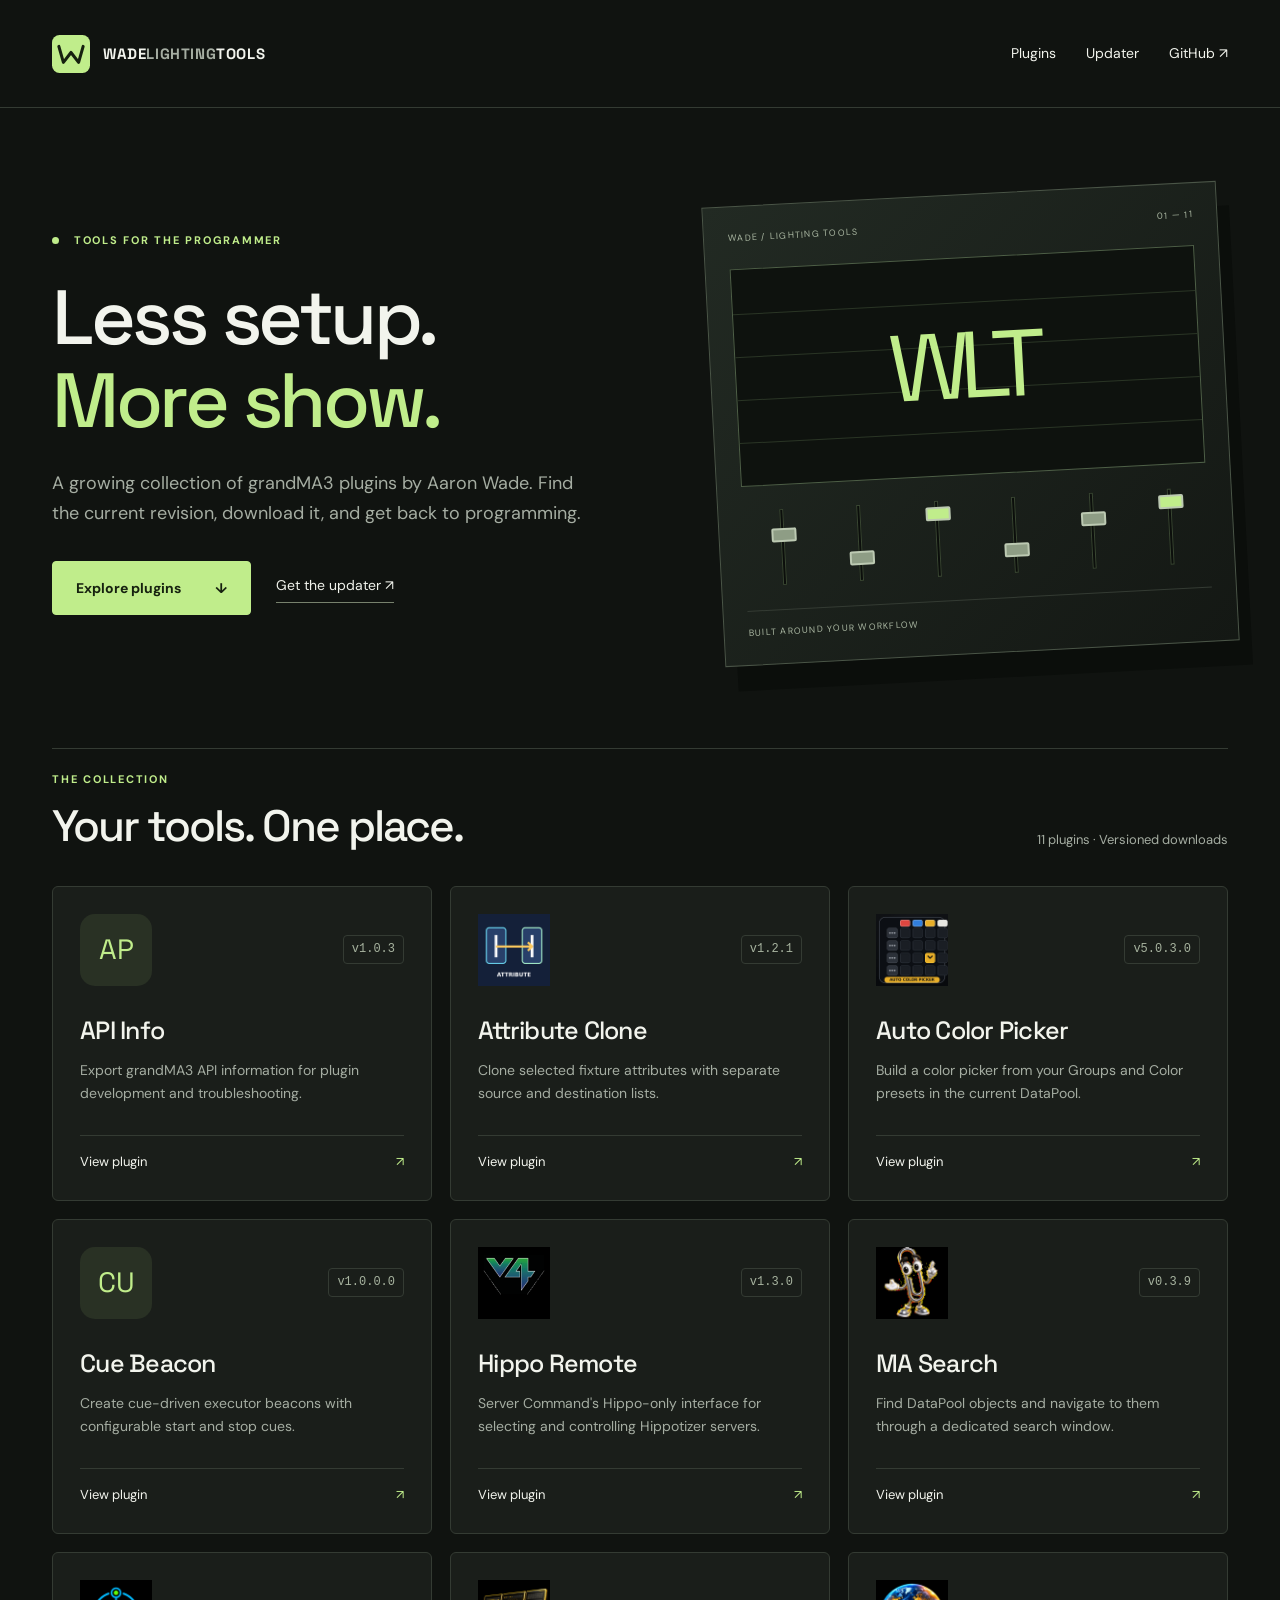
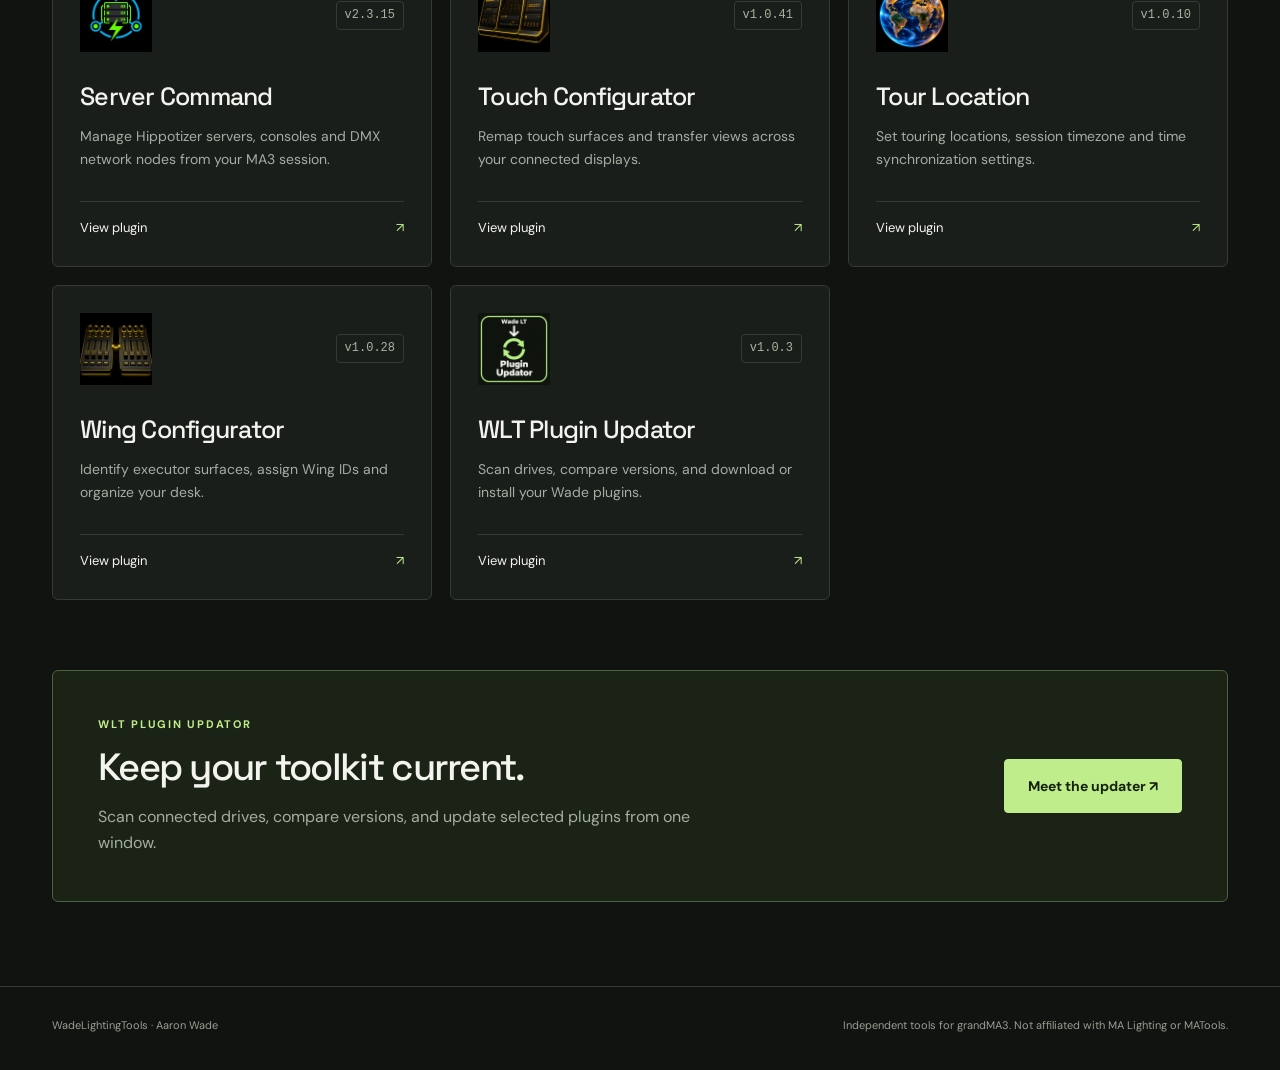
==== docs/index.html @ 41f653cd "Publish docs" ====
<!doctype html><html lang="en"><head><meta charset="utf-8"><meta name="viewport" content="width=device-width,initial-scale=1">
<title>grandMA3 plugins · WadeLightingTools</title><meta name="description" content="grandMA3 plugins by Aaron Wade. Plugin downloads, installation instructions and release information.">
<link rel="icon" href="assets/mark.svg" type="image/svg+xml"><link rel="stylesheet" href="assets/site.css"></head><body>
<header><a class="brand" href="index.html"><img src="assets/mark.svg" alt=""><span>WADE<span class="muted">LIGHTING</span>TOOLS</span></a><nav><a href="index.html#plugins">Plugins</a><a href="WadePluginUpdater/">Updater</a><a href="https://github.com/tmoose95/WadeLightingTools">GitHub ↗</a></nav></header>
<main><section class="hero"><div><p class="eyebrow"><span class="dot"></span> TOOLS FOR THE PROGRAMMER</p><h1>Less setup.<br><span>More show.</span></h1><p class="lede">A growing collection of grandMA3 plugins by Aaron Wade. Find the current revision, download it, and get back to programming.</p><div class="actions"><a class="primary" href="#plugins">Explore plugins <span>↓</span></a><a class="secondary" href="WadePluginUpdater/">Get the updater ↗</a></div></div><div class="console-art" aria-hidden="true"><div class="art-label">WADE / LIGHTING TOOLS <span>01 — 11</span></div><div class="art-screen"><span>WLT</span><i></i><i></i><i></i><i></i></div><div class="art-faders"><i></i><i></i><i></i><i></i><i></i><i></i></div><div class="art-foot">BUILT AROUND YOUR WORKFLOW</div></div></section>
<section id="plugins"><div class="section-head"><div><p class="eyebrow">THE COLLECTION</p><h2>Your tools. One place.</h2></div><p>11 plugins · Versioned downloads</p></div><div class="catalog"><a class="plugin" href="APIInfo/"><div class="plugin-top"><span class="fallback">AP</span><span class="revision">v1.0.3</span></div><h3>API Info</h3><p>Export grandMA3 API information for plugin development and troubleshooting.</p><span class="arrow">View plugin <span>↗</span></span></a><a class="plugin" href="AttributeClone/"><div class="plugin-top"><img src="assets/AttributeClone.png" alt=""><span class="revision">v1.2.1</span></div><h3>Attribute Clone</h3><p>Clone selected fixture attributes with separate source and destination lists.</p><span class="arrow">View plugin <span>↗</span></span></a><a class="plugin" href="AutoColorPicker/"><div class="plugin-top"><img src="assets/AutoColorPicker.png" alt=""><span class="revision">v5.0.3.0</span></div><h3>Auto Color Picker</h3><p>Build a color picker from your Groups and Color presets in the current DataPool.</p><span class="arrow">View plugin <span>↗</span></span></a><a class="plugin" href="CueBeacon/"><div class="plugin-top"><span class="fallback">CU</span><span class="revision">v1.0.0.0</span></div><h3>Cue Beacon</h3><p>Create cue-driven executor beacons with configurable start and stop cues.</p><span class="arrow">View plugin <span>↗</span></span></a><a class="plugin" href="HippoRemote/"><div class="plugin-top"><img src="assets/HippoRemote.png" alt=""><span class="revision">v1.3.0</span></div><h3>Hippo Remote</h3><p>Server Command&#x27;s Hippo-only interface for selecting and controlling Hippotizer servers.</p><span class="arrow">View plugin <span>↗</span></span></a><a class="plugin" href="MASearch/"><div class="plugin-top"><img src="assets/MASearch.png" alt=""><span class="revision">v0.3.9</span></div><h3>MA Search</h3><p>Find DataPool objects and navigate to them through a dedicated search window.</p><span class="arrow">View plugin <span>↗</span></span></a><a class="plugin" href="ServerCommand/"><div class="plugin-top"><img src="assets/ServerCommand.png" alt=""><span class="revision">v2.3.15</span></div><h3>Server Command</h3><p>Manage Hippotizer servers, consoles and DMX network nodes from your MA3 session.</p><span class="arrow">View plugin <span>↗</span></span></a><a class="plugin" href="TouchConfigurator/"><div class="plugin-top"><img src="assets/TouchConfigurator.png" alt=""><span class="revision">v1.0.41</span></div><h3>Touch Configurator</h3><p>Remap touch surfaces and transfer views across your connected displays.</p><span class="arrow">View plugin <span>↗</span></span></a><a class="plugin" href="TourLocation/"><div class="plugin-top"><img src="assets/TourLocation.png" alt=""><span class="revision">v1.0.10</span></div><h3>Tour Location</h3><p>Set touring locations, session timezone and time synchronization settings.</p><span class="arrow">View plugin <span>↗</span></span></a><a class="plugin" href="WingConfigurator/"><div class="plugin-top"><img src="assets/WingConfigurator.png" alt=""><span class="revision">v1.0.28</span></div><h3>Wing Configurator</h3><p>Identify executor surfaces, assign Wing IDs and organize your desk.</p><span class="arrow">View plugin <span>↗</span></span></a><a class="plugin" href="WadePluginUpdater/"><div class="plugin-top"><img src="assets/WadePluginUpdater.png?v=1.0.3" alt=""><span class="revision">v1.0.3</span></div><h3>WLT Plugin Updator</h3><p>Scan drives, compare versions, and download or install your Wade plugins.</p><span class="arrow">View plugin <span>↗</span></span></a></div></section>
<section class="updater-banner"><div><p class="eyebrow">WLT PLUGIN UPDATOR</p><h2>Keep your toolkit current.</h2><p>Scan connected drives, compare versions, and update selected plugins from one window.</p></div><a class="primary" href="WadePluginUpdater/">Meet the updater ↗</a></section></main><footer><span>WadeLightingTools · Aaron Wade</span><span>Independent tools for grandMA3. Not affiliated with MA Lighting or MATools.</span></footer></body></html>
---- docs/assets/site.css ----
@import url('https://fonts.googleapis.com/css2?family=DM+Sans:wght@400;500;600;700&family=Space+Grotesk:wght@400;500;600;700&display=swap');
:root{--bg:#101310;--panel:#1a1e1a;--ink:#f2f4ed;--muted:#a5ada2;--line:#343b33;--green:#c0ed8b}*{box-sizing:border-box}html{scroll-behavior:smooth;scroll-padding-top:40px}body{margin:0;background:var(--bg);color:var(--ink);font-family:'DM Sans',Arial,sans-serif;font-size:16px;line-height:1.6}a{color:inherit;text-decoration:none}button,a{-webkit-tap-highlight-color:transparent}a:focus-visible{outline:3px solid var(--green);outline-offset:6px}header,main,footer{max-width:1280px;margin:auto;padding-left:52px;padding-right:52px}header{height:108px;display:flex;align-items:center;justify-content:space-between;border-bottom:1px solid var(--line)}.brand{display:flex;align-items:center;gap:13px;font-family:'Space Grotesk',Arial,sans-serif;font-size:15px;letter-spacing:.04em;font-weight:700}.brand img{width:38px;height:38px}.muted{color:var(--muted)}nav{display:flex;gap:30px;font-size:14px}nav a:hover{color:var(--green)}h1,h2,h3{font-family:'Space Grotesk',Arial,sans-serif;line-height:1.08;letter-spacing:-.045em;margin:0}h1{font-size:clamp(54px,6vw,86px);font-weight:500}h1 span{color:var(--green)}h2{font-size:clamp(32px,4vw,44px);font-weight:500}h3{font-size:25px;font-weight:500;letter-spacing:-.03em}p{margin:16px 0;color:var(--muted)}.eyebrow{font-size:11px;letter-spacing:.16em;font-weight:700;color:var(--green);margin:0 0 26px}.dot{display:inline-block;background:var(--green);width:7px;height:7px;border-radius:50%;margin-right:10px}.hero{padding:86px 0 94px;display:grid;grid-template-columns:1.15fr 1fr;gap:68px;align-items:center}.lede{font-size:18px;max-width:530px;line-height:1.7;margin:26px 0 32px}.actions{display:flex;gap:25px;align-items:center}.primary{display:inline-flex;justify-content:space-between;gap:34px;align-items:center;background:var(--green);color:#16210f;font-weight:700;font-size:14px;padding:15px 23px;border:1px solid var(--green);border-radius:4px}.primary:hover{background:#d6ffad}.secondary{font-size:14px;border-bottom:1px solid #77816d;padding-bottom:6px}.console-art{background:linear-gradient(135deg,#222a23,#141814);border:1px solid #4a5547;padding:24px;transform:rotate(-3deg);box-shadow:12px 25px 0 #0b0e0b}.art-label,.art-foot{font-size:9px;color:#a9b6a1;letter-spacing:.14em}.art-label{display:flex;justify-content:space-between}.art-screen{position:relative;margin-top:24px;height:218px;background:#0e120e;border:1px solid #4e5f47;overflow:hidden;display:flex;align-items:center;justify-content:center}.art-screen span{font-family:'Space Grotesk',sans-serif;font-size:94px;letter-spacing:-.12em;color:var(--green);z-index:1;margin-left:-12px}.art-screen i{position:absolute;left:0;right:0;height:1px;background:#2a3525}.art-screen i:nth-of-type(1){top:20%}.art-screen i:nth-of-type(2){top:40%}.art-screen i:nth-of-type(3){top:60%}.art-screen i:nth-of-type(4){top:80%}.art-faders{display:flex;justify-content:space-around;height:76px;margin:24px 0}.art-faders i{width:4px;background:#0b0e0b;border:1px solid #394632;position:relative}.art-faders i:after{content:'';position:absolute;left:-10px;top:18px;width:21px;height:10px;background:#8e9d85;border:2px solid #bcc9b2;border-radius:2px}.art-faders i:nth-child(2n):after{top:45px}.art-faders i:nth-child(3n):after{top:5px;background:var(--green)}.art-foot{border-top:1px solid var(--line);padding-top:14px}.section-head{display:flex;justify-content:space-between;align-items:end;padding:22px 0 35px;border-top:1px solid var(--line)}.section-head .eyebrow{margin-bottom:15px}.section-head>p{font-size:13px;margin:0}.catalog{display:grid;grid-template-columns:repeat(3,1fr);gap:18px}.plugin{display:flex;flex-direction:column;padding:27px;border:1px solid var(--line);background:var(--panel);border-radius:6px;transition:transform .2s,border-color .2s}.plugin:hover{transform:translateY(-4px);border-color:#819b70}.plugin-top{display:flex;align-items:center;justify-content:space-between;margin-bottom:31px}.plugin-top img{width:72px;height:72px;object-fit:contain}.revision{color:#a7b39f;font-family:monospace;font-size:12px;padding:4px 8px;border:1px solid var(--line);border-radius:4px}.plugin p{font-size:14px;line-height:1.65;margin:15px 0 30px;flex:1}.arrow{display:flex;justify-content:space-between;font-size:13px;border-top:1px solid var(--line);padding-top:16px}.arrow>span{color:var(--green)}.fallback{color:var(--green);font-size:28px;font-family:'Space Grotesk',sans-serif;width:72px;height:72px;display:grid;place-items:center;background:#293124;border-radius:15px}.updater-banner{margin:70px 0 84px;padding:45px;border:1px solid #4a6340;display:flex;align-items:center;gap:40px;justify-content:space-between;background:#1b2317;border-radius:6px}.updater-banner h2{font-size:38px}.updater-banner .eyebrow{margin-bottom:14px}.updater-banner p:last-child{max-width:620px;margin-bottom:0}.updater-banner .primary{flex-shrink:0}footer{border-top:1px solid var(--line);padding-top:30px;padding-bottom:36px;display:flex;justify-content:space-between;gap:30px;font-size:11px;color:#959f90}.back{display:inline-block;margin:36px 0;font-size:13px;color:var(--muted)}.plugin-hero{display:grid;grid-template-columns:1.5fr 1fr;gap:65px;padding:25px 0 70px;align-items:center}.plugin-hero h1{font-size:clamp(45px,5vw,70px)}.meta{display:flex;gap:22px;font-size:12px;margin:0 0 27px;color:var(--muted)}.icon-stage{min-height:300px;display:grid;place-items:center;border:1px solid #3d4937;background:radial-gradient(ellipse at center,#323e2b,#191f16);border-radius:8px}.icon-stage img{max-height:240px;max-width:85%;object-fit:contain}.icon-stage>span{font-size:34px;color:var(--green)}.detail-grid{display:grid;grid-template-columns:1fr 1fr;gap:70px;padding:55px 0 75px;border-top:1px solid var(--line)}.detail-grid h2{font-size:32px}.detail-grid .eyebrow{margin-bottom:16px}ol{padding-left:22px;color:var(--muted)}li{padding:7px 0 7px 6px}strong{color:var(--ink);font-weight:500}code{overflow-wrap:anywhere;color:#d1d9c8;font-size:12px}dl{font-size:13px;margin-top:30px}dt{color:#839077;font-size:11px;text-transform:uppercase;letter-spacing:.08em;margin-top:18px}dd{margin:4px 0;color:#d6dccf;overflow-wrap:anywhere}.hash{font-size:10px;font-family:monospace}.note{font-size:12px;border-left:2px solid #4c653e;padding-left:16px;margin-top:25px}.workflow{padding:50px 0 70px;border-top:1px solid var(--line)}.steps{display:grid;grid-template-columns:repeat(3,1fr);gap:40px;margin-top:42px}.steps b{font-family:monospace;color:var(--green);font-size:13px}.steps h3{margin-top:20px;font-size:22px}.steps p{font-size:14px}@media(max-width:900px){header,main,footer{padding-left:28px;padding-right:28px}.hero{gap:32px}.catalog{grid-template-columns:repeat(2,1fr)}h1{font-size:61px}.art-screen{height:160px}.art-screen span{font-size:76px}.actions{align-items:start;flex-direction:column;gap:20px}.updater-banner{align-items:start;flex-direction:column}.plugin-hero{gap:30px}.detail-grid{gap:35px}.brand{font-size:12px}nav{gap:20px}}@media(max-width:600px){header,main,footer{padding-left:20px;padding-right:20px}header{height:82px;align-items:center}.brand{font-size:10px;gap:6px}.brand img{width:28px;height:28px}nav{gap:13px;font-size:11px}nav a:first-child{display:none}.hero{grid-template-columns:1fr;padding:54px 0;gap:45px}.hero h1{font-size:66px}.console-art{margin:10px 14px 20px;transform:rotate(-2deg)}.art-screen{height:190px}.catalog{grid-template-columns:1fr}.section-head{display:block}.section-head>p{margin-top:20px}.updater-banner{margin:42px 0;padding:28px;gap:28px}.plugin-hero{grid-template-columns:1fr;padding-top:5px;gap:35px}.icon-stage{min-height:240px}.icon-stage img{max-height:200px}.detail-grid{grid-template-columns:1fr;gap:35px}.steps{grid-template-columns:1fr;gap:20px}.steps h3{margin-top:10px}.meta{flex-direction:column;gap:3px}.lede{font-size:17px}.actions{align-items:center;flex-direction:row;gap:16px}.primary{gap:16px;padding:13px 17px}.secondary{font-size:12px}footer{flex-direction:column;gap:10px}.plugin-top{margin-bottom:22px}}
@media(prefers-reduced-motion:reduce){html{scroll-behavior:auto}.plugin{transition:none}.plugin:hover{transform:none}}
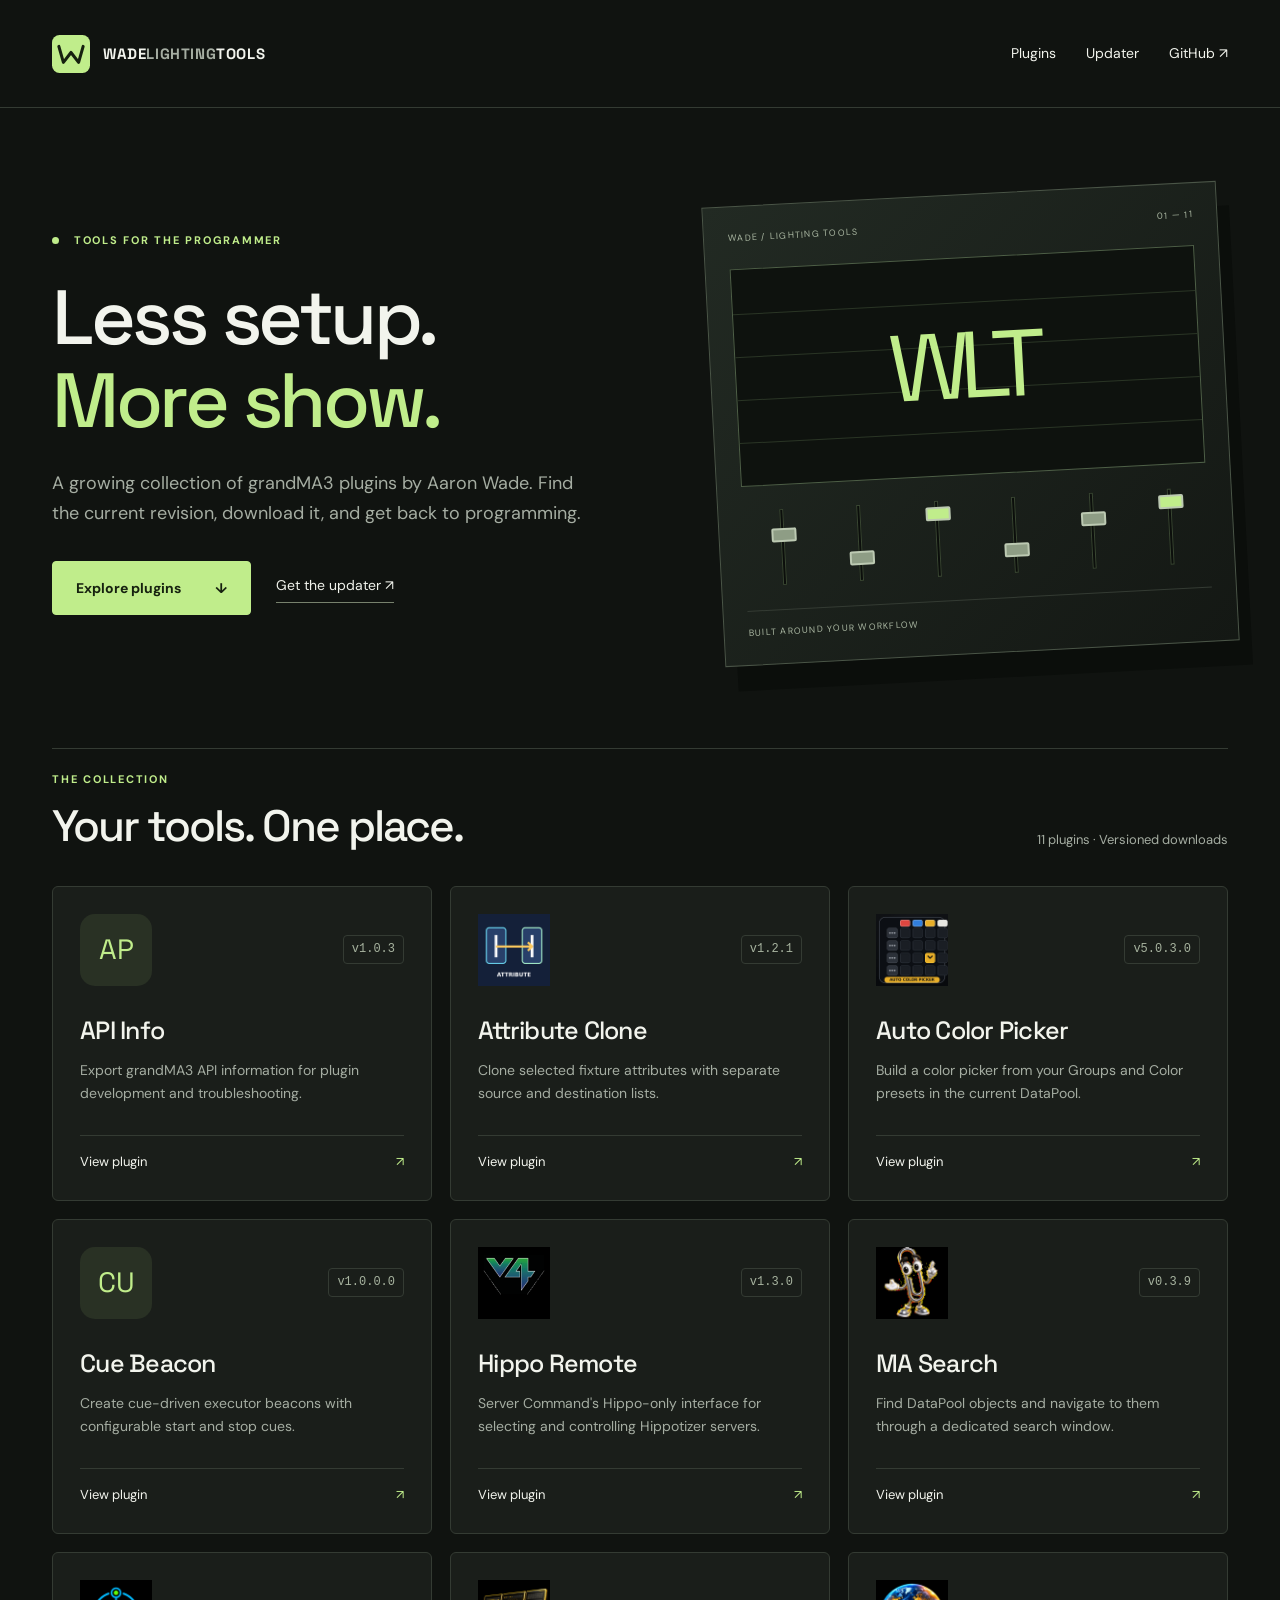
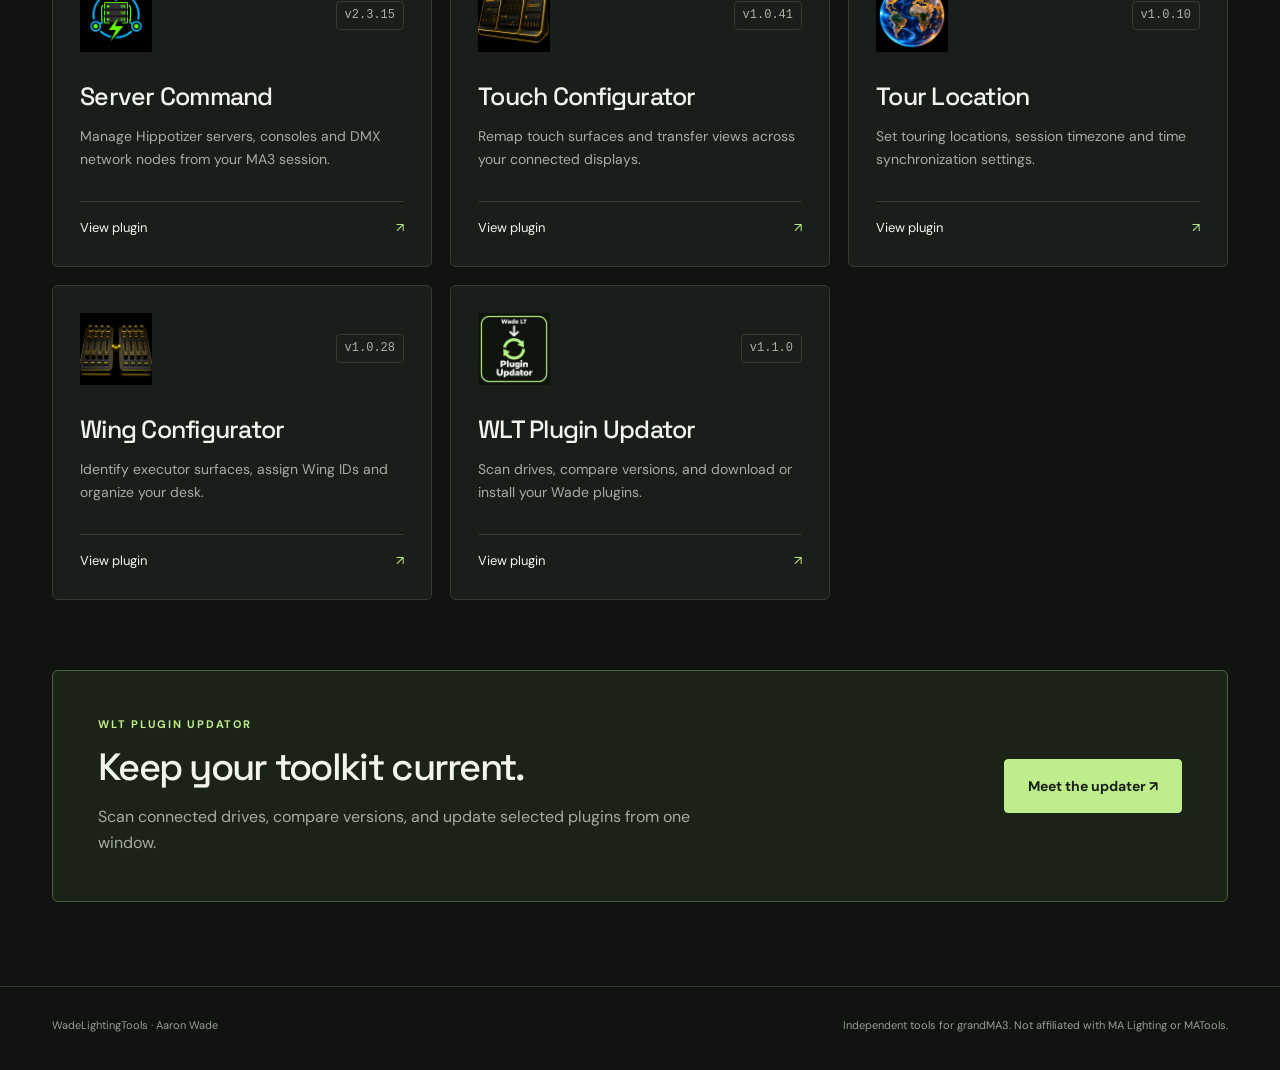
==== commit 91f7cef2: "Publish docs" ====
--- a/docs/index.html
+++ b/docs/index.html
@@ -3,5 +3,5 @@
 <link rel="icon" href="assets/mark.svg" type="image/svg+xml"><link rel="stylesheet" href="assets/site.css"></head><body>
 <header><a class="brand" href="index.html"><img src="assets/mark.svg" alt=""><span>WADE<span class="muted">LIGHTING</span>TOOLS</span></a><nav><a href="index.html#plugins">Plugins</a><a href="WadePluginUpdater/">Updater</a><a href="https://github.com/tmoose95/WadeLightingTools">GitHub ↗</a></nav></header>
 <main><section class="hero"><div><p class="eyebrow"><span class="dot"></span> TOOLS FOR THE PROGRAMMER</p><h1>Less setup.<br><span>More show.</span></h1><p class="lede">A growing collection of grandMA3 plugins by Aaron Wade. Find the current revision, download it, and get back to programming.</p><div class="actions"><a class="primary" href="#plugins">Explore plugins <span>↓</span></a><a class="secondary" href="WadePluginUpdater/">Get the updater ↗</a></div></div><div class="console-art" aria-hidden="true"><div class="art-label">WADE / LIGHTING TOOLS <span>01 — 11</span></div><div class="art-screen"><span>WLT</span><i></i><i></i><i></i><i></i></div><div class="art-faders"><i></i><i></i><i></i><i></i><i></i><i></i></div><div class="art-foot">BUILT AROUND YOUR WORKFLOW</div></div></section>
-<section id="plugins"><div class="section-head"><div><p class="eyebrow">THE COLLECTION</p><h2>Your tools. One place.</h2></div><p>11 plugins · Versioned downloads</p></div><div class="catalog"><a class="plugin" href="APIInfo/"><div class="plugin-top"><span class="fallback">AP</span><span class="revision">v1.0.3</span></div><h3>API Info</h3><p>Export grandMA3 API information for plugin development and troubleshooting.</p><span class="arrow">View plugin <span>↗</span></span></a><a class="plugin" href="AttributeClone/"><div class="plugin-top"><img src="assets/AttributeClone.png" alt=""><span class="revision">v1.2.1</span></div><h3>Attribute Clone</h3><p>Clone selected fixture attributes with separate source and destination lists.</p><span class="arrow">View plugin <span>↗</span></span></a><a class="plugin" href="AutoColorPicker/"><div class="plugin-top"><img src="assets/AutoColorPicker.png" alt=""><span class="revision">v5.0.3.0</span></div><h3>Auto Color Picker</h3><p>Build a color picker from your Groups and Color presets in the current DataPool.</p><span class="arrow">View plugin <span>↗</span></span></a><a class="plugin" href="CueBeacon/"><div class="plugin-top"><span class="fallback">CU</span><span class="revision">v1.0.0.0</span></div><h3>Cue Beacon</h3><p>Create cue-driven executor beacons with configurable start and stop cues.</p><span class="arrow">View plugin <span>↗</span></span></a><a class="plugin" href="HippoRemote/"><div class="plugin-top"><img src="assets/HippoRemote.png" alt=""><span class="revision">v1.3.0</span></div><h3>Hippo Remote</h3><p>Server Command&#x27;s Hippo-only interface for selecting and controlling Hippotizer servers.</p><span class="arrow">View plugin <span>↗</span></span></a><a class="plugin" href="MASearch/"><div class="plugin-top"><img src="assets/MASearch.png" alt=""><span class="revision">v0.3.9</span></div><h3>MA Search</h3><p>Find DataPool objects and navigate to them through a dedicated search window.</p><span class="arrow">View plugin <span>↗</span></span></a><a class="plugin" href="ServerCommand/"><div class="plugin-top"><img src="assets/ServerCommand.png" alt=""><span class="revision">v2.3.15</span></div><h3>Server Command</h3><p>Manage Hippotizer servers, consoles and DMX network nodes from your MA3 session.</p><span class="arrow">View plugin <span>↗</span></span></a><a class="plugin" href="TouchConfigurator/"><div class="plugin-top"><img src="assets/TouchConfigurator.png" alt=""><span class="revision">v1.0.41</span></div><h3>Touch Configurator</h3><p>Remap touch surfaces and transfer views across your connected displays.</p><span class="arrow">View plugin <span>↗</span></span></a><a class="plugin" href="TourLocation/"><div class="plugin-top"><img src="assets/TourLocation.png" alt=""><span class="revision">v1.0.10</span></div><h3>Tour Location</h3><p>Set touring locations, session timezone and time synchronization settings.</p><span class="arrow">View plugin <span>↗</span></span></a><a class="plugin" href="WingConfigurator/"><div class="plugin-top"><img src="assets/WingConfigurator.png" alt=""><span class="revision">v1.0.28</span></div><h3>Wing Configurator</h3><p>Identify executor surfaces, assign Wing IDs and organize your desk.</p><span class="arrow">View plugin <span>↗</span></span></a><a class="plugin" href="WadePluginUpdater/"><div class="plugin-top"><img src="assets/WadePluginUpdater.png?v=1.0.3" alt=""><span class="revision">v1.0.3</span></div><h3>WLT Plugin Updator</h3><p>Scan drives, compare versions, and download or install your Wade plugins.</p><span class="arrow">View plugin <span>↗</span></span></a></div></section>
+<section id="plugins"><div class="section-head"><div><p class="eyebrow">THE COLLECTION</p><h2>Your tools. One place.</h2></div><p>11 plugins · Versioned downloads</p></div><div class="catalog"><a class="plugin" href="APIInfo/"><div class="plugin-top"><span class="fallback">AP</span><span class="revision">v1.0.3</span></div><h3>API Info</h3><p>Export grandMA3 API information for plugin development and troubleshooting.</p><span class="arrow">View plugin <span>↗</span></span></a><a class="plugin" href="AttributeClone/"><div class="plugin-top"><img src="assets/AttributeClone.png" alt=""><span class="revision">v1.2.1</span></div><h3>Attribute Clone</h3><p>Clone selected fixture attributes with separate source and destination lists.</p><span class="arrow">View plugin <span>↗</span></span></a><a class="plugin" href="AutoColorPicker/"><div class="plugin-top"><img src="assets/AutoColorPicker.png" alt=""><span class="revision">v5.0.3.0</span></div><h3>Auto Color Picker</h3><p>Build a color picker from your Groups and Color presets in the current DataPool.</p><span class="arrow">View plugin <span>↗</span></span></a><a class="plugin" href="CueBeacon/"><div class="plugin-top"><span class="fallback">CU</span><span class="revision">v1.0.0.0</span></div><h3>Cue Beacon</h3><p>Create cue-driven executor beacons with configurable start and stop cues.</p><span class="arrow">View plugin <span>↗</span></span></a><a class="plugin" href="HippoRemote/"><div class="plugin-top"><img src="assets/HippoRemote.png" alt=""><span class="revision">v1.3.0</span></div><h3>Hippo Remote</h3><p>Server Command&#x27;s Hippo-only interface for selecting and controlling Hippotizer servers.</p><span class="arrow">View plugin <span>↗</span></span></a><a class="plugin" href="MASearch/"><div class="plugin-top"><img src="assets/MASearch.png" alt=""><span class="revision">v0.3.9</span></div><h3>MA Search</h3><p>Find DataPool objects and navigate to them through a dedicated search window.</p><span class="arrow">View plugin <span>↗</span></span></a><a class="plugin" href="ServerCommand/"><div class="plugin-top"><img src="assets/ServerCommand.png" alt=""><span class="revision">v2.3.15</span></div><h3>Server Command</h3><p>Manage Hippotizer servers, consoles and DMX network nodes from your MA3 session.</p><span class="arrow">View plugin <span>↗</span></span></a><a class="plugin" href="TouchConfigurator/"><div class="plugin-top"><img src="assets/TouchConfigurator.png" alt=""><span class="revision">v1.0.41</span></div><h3>Touch Configurator</h3><p>Remap touch surfaces and transfer views across your connected displays.</p><span class="arrow">View plugin <span>↗</span></span></a><a class="plugin" href="TourLocation/"><div class="plugin-top"><img src="assets/TourLocation.png" alt=""><span class="revision">v1.0.10</span></div><h3>Tour Location</h3><p>Set touring locations, session timezone and time synchronization settings.</p><span class="arrow">View plugin <span>↗</span></span></a><a class="plugin" href="WingConfigurator/"><div class="plugin-top"><img src="assets/WingConfigurator.png" alt=""><span class="revision">v1.0.28</span></div><h3>Wing Configurator</h3><p>Identify executor surfaces, assign Wing IDs and organize your desk.</p><span class="arrow">View plugin <span>↗</span></span></a><a class="plugin" href="WadePluginUpdater/"><div class="plugin-top"><img src="assets/WadePluginUpdater.png?v=1.1.0" alt=""><span class="revision">v1.1.0</span></div><h3>WLT Plugin Updator</h3><p>Scan drives, compare versions, and download or install your Wade plugins.</p><span class="arrow">View plugin <span>↗</span></span></a></div></section>
 <section class="updater-banner"><div><p class="eyebrow">WLT PLUGIN UPDATOR</p><h2>Keep your toolkit current.</h2><p>Scan connected drives, compare versions, and update selected plugins from one window.</p></div><a class="primary" href="WadePluginUpdater/">Meet the updater ↗</a></section></main><footer><span>WadeLightingTools · Aaron Wade</span><span>Independent tools for grandMA3. Not affiliated with MA Lighting or MATools.</span></footer></body></html>
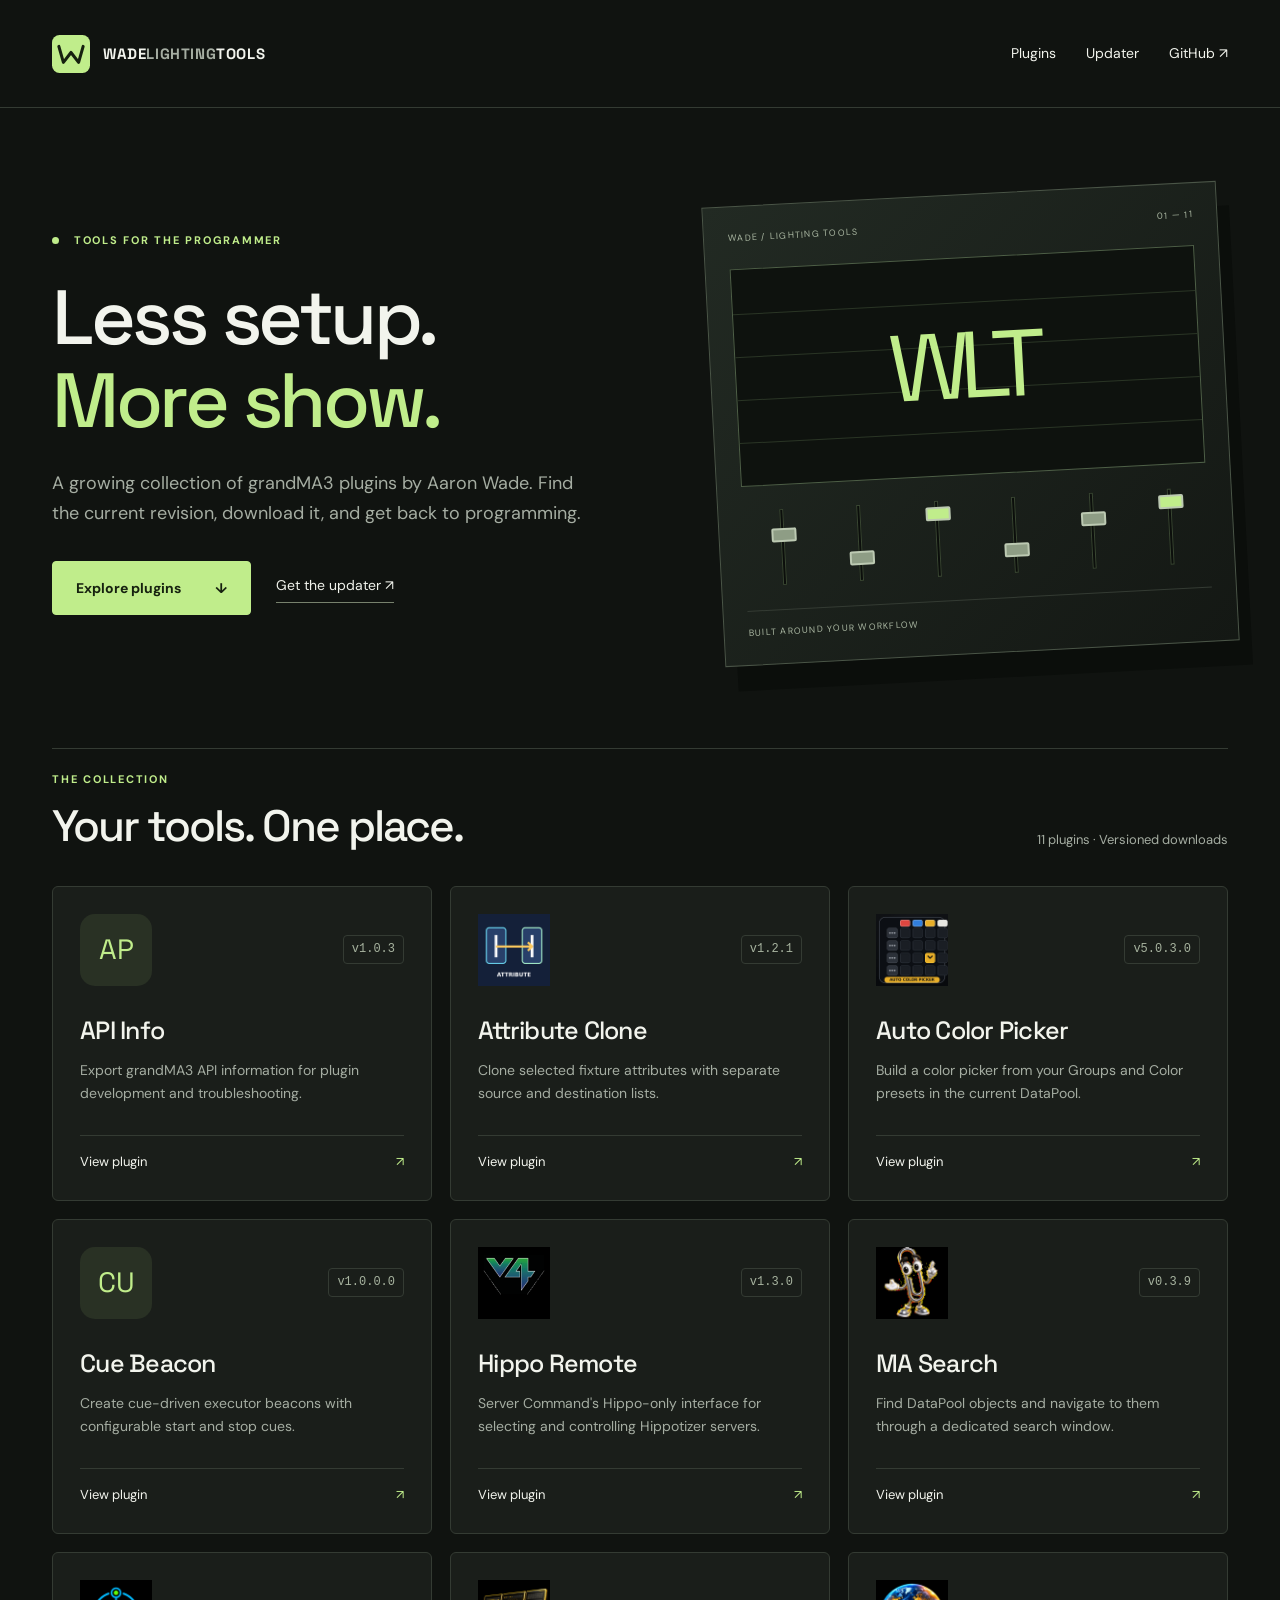
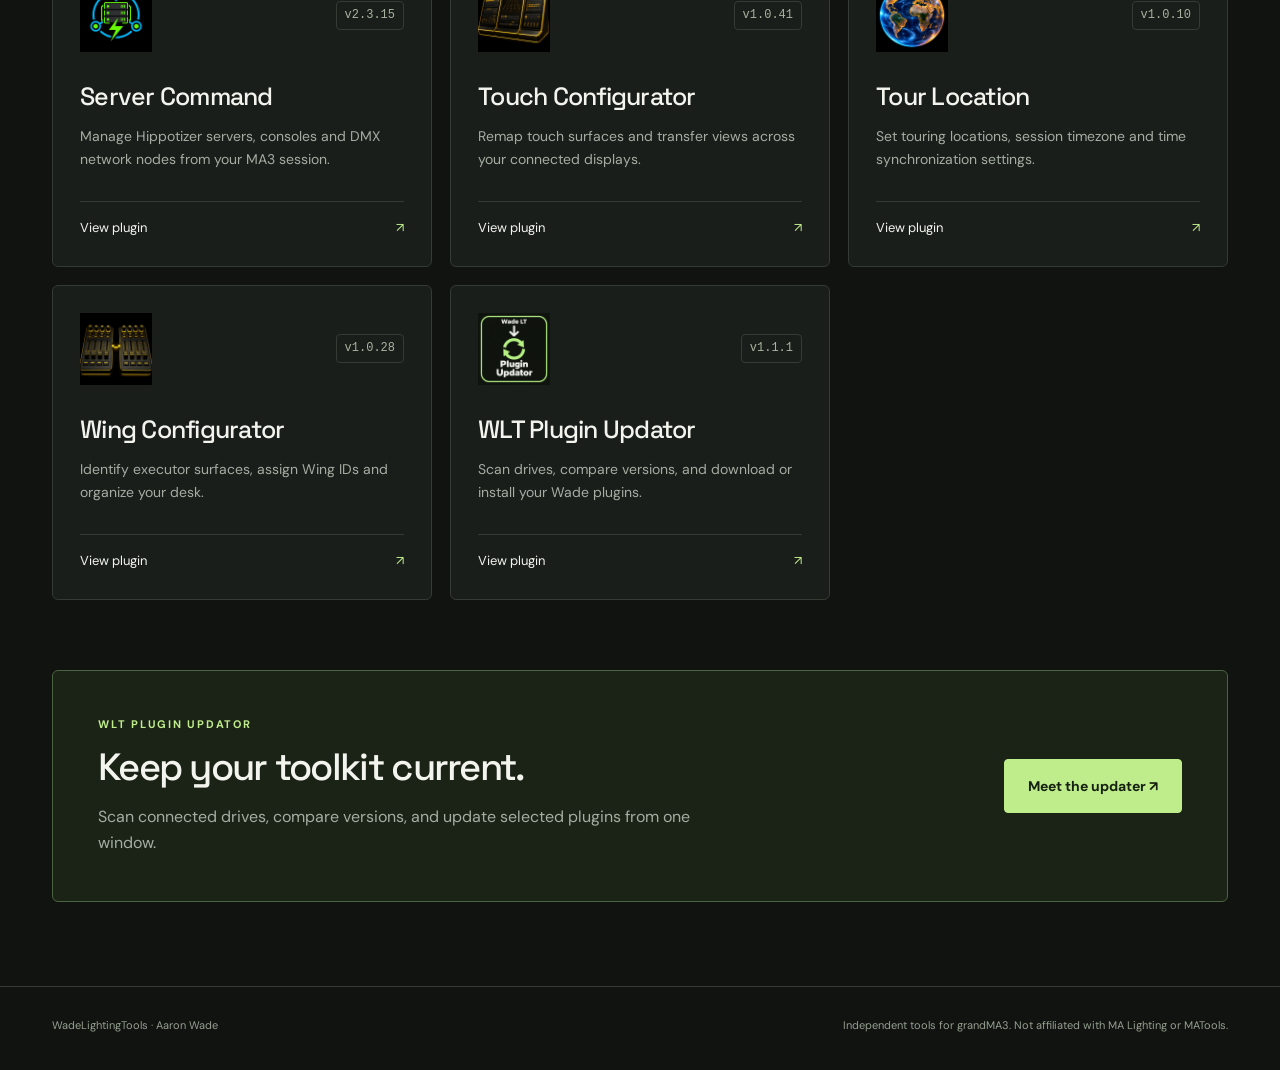
==== commit c456b834: "Update public catalog to WLT Plugin Updator 1.1.1" ====
--- a/docs/index.html
+++ b/docs/index.html
@@ -3,5 +3,5 @@
 <link rel="icon" href="assets/mark.svg" type="image/svg+xml"><link rel="stylesheet" href="assets/site.css"></head><body>
 <header><a class="brand" href="index.html"><img src="assets/mark.svg" alt=""><span>WADE<span class="muted">LIGHTING</span>TOOLS</span></a><nav><a href="index.html#plugins">Plugins</a><a href="WadePluginUpdater/">Updater</a><a href="https://github.com/tmoose95/WadeLightingTools">GitHub ↗</a></nav></header>
 <main><section class="hero"><div><p class="eyebrow"><span class="dot"></span> TOOLS FOR THE PROGRAMMER</p><h1>Less setup.<br><span>More show.</span></h1><p class="lede">A growing collection of grandMA3 plugins by Aaron Wade. Find the current revision, download it, and get back to programming.</p><div class="actions"><a class="primary" href="#plugins">Explore plugins <span>↓</span></a><a class="secondary" href="WadePluginUpdater/">Get the updater ↗</a></div></div><div class="console-art" aria-hidden="true"><div class="art-label">WADE / LIGHTING TOOLS <span>01 — 11</span></div><div class="art-screen"><span>WLT</span><i></i><i></i><i></i><i></i></div><div class="art-faders"><i></i><i></i><i></i><i></i><i></i><i></i></div><div class="art-foot">BUILT AROUND YOUR WORKFLOW</div></div></section>
-<section id="plugins"><div class="section-head"><div><p class="eyebrow">THE COLLECTION</p><h2>Your tools. One place.</h2></div><p>11 plugins · Versioned downloads</p></div><div class="catalog"><a class="plugin" href="APIInfo/"><div class="plugin-top"><span class="fallback">AP</span><span class="revision">v1.0.3</span></div><h3>API Info</h3><p>Export grandMA3 API information for plugin development and troubleshooting.</p><span class="arrow">View plugin <span>↗</span></span></a><a class="plugin" href="AttributeClone/"><div class="plugin-top"><img src="assets/AttributeClone.png" alt=""><span class="revision">v1.2.1</span></div><h3>Attribute Clone</h3><p>Clone selected fixture attributes with separate source and destination lists.</p><span class="arrow">View plugin <span>↗</span></span></a><a class="plugin" href="AutoColorPicker/"><div class="plugin-top"><img src="assets/AutoColorPicker.png" alt=""><span class="revision">v5.0.3.0</span></div><h3>Auto Color Picker</h3><p>Build a color picker from your Groups and Color presets in the current DataPool.</p><span class="arrow">View plugin <span>↗</span></span></a><a class="plugin" href="CueBeacon/"><div class="plugin-top"><span class="fallback">CU</span><span class="revision">v1.0.0.0</span></div><h3>Cue Beacon</h3><p>Create cue-driven executor beacons with configurable start and stop cues.</p><span class="arrow">View plugin <span>↗</span></span></a><a class="plugin" href="HippoRemote/"><div class="plugin-top"><img src="assets/HippoRemote.png" alt=""><span class="revision">v1.3.0</span></div><h3>Hippo Remote</h3><p>Server Command&#x27;s Hippo-only interface for selecting and controlling Hippotizer servers.</p><span class="arrow">View plugin <span>↗</span></span></a><a class="plugin" href="MASearch/"><div class="plugin-top"><img src="assets/MASearch.png" alt=""><span class="revision">v0.3.9</span></div><h3>MA Search</h3><p>Find DataPool objects and navigate to them through a dedicated search window.</p><span class="arrow">View plugin <span>↗</span></span></a><a class="plugin" href="ServerCommand/"><div class="plugin-top"><img src="assets/ServerCommand.png" alt=""><span class="revision">v2.3.15</span></div><h3>Server Command</h3><p>Manage Hippotizer servers, consoles and DMX network nodes from your MA3 session.</p><span class="arrow">View plugin <span>↗</span></span></a><a class="plugin" href="TouchConfigurator/"><div class="plugin-top"><img src="assets/TouchConfigurator.png" alt=""><span class="revision">v1.0.41</span></div><h3>Touch Configurator</h3><p>Remap touch surfaces and transfer views across your connected displays.</p><span class="arrow">View plugin <span>↗</span></span></a><a class="plugin" href="TourLocation/"><div class="plugin-top"><img src="assets/TourLocation.png" alt=""><span class="revision">v1.0.10</span></div><h3>Tour Location</h3><p>Set touring locations, session timezone and time synchronization settings.</p><span class="arrow">View plugin <span>↗</span></span></a><a class="plugin" href="WingConfigurator/"><div class="plugin-top"><img src="assets/WingConfigurator.png" alt=""><span class="revision">v1.0.28</span></div><h3>Wing Configurator</h3><p>Identify executor surfaces, assign Wing IDs and organize your desk.</p><span class="arrow">View plugin <span>↗</span></span></a><a class="plugin" href="WadePluginUpdater/"><div class="plugin-top"><img src="assets/WadePluginUpdater.png?v=1.1.0" alt=""><span class="revision">v1.1.0</span></div><h3>WLT Plugin Updator</h3><p>Scan drives, compare versions, and download or install your Wade plugins.</p><span class="arrow">View plugin <span>↗</span></span></a></div></section>
+<section id="plugins"><div class="section-head"><div><p class="eyebrow">THE COLLECTION</p><h2>Your tools. One place.</h2></div><p>11 plugins · Versioned downloads</p></div><div class="catalog"><a class="plugin" href="APIInfo/"><div class="plugin-top"><span class="fallback">AP</span><span class="revision">v1.0.3</span></div><h3>API Info</h3><p>Export grandMA3 API information for plugin development and troubleshooting.</p><span class="arrow">View plugin <span>↗</span></span></a><a class="plugin" href="AttributeClone/"><div class="plugin-top"><img src="assets/AttributeClone.png" alt=""><span class="revision">v1.2.1</span></div><h3>Attribute Clone</h3><p>Clone selected fixture attributes with separate source and destination lists.</p><span class="arrow">View plugin <span>↗</span></span></a><a class="plugin" href="AutoColorPicker/"><div class="plugin-top"><img src="assets/AutoColorPicker.png" alt=""><span class="revision">v5.0.3.0</span></div><h3>Auto Color Picker</h3><p>Build a color picker from your Groups and Color presets in the current DataPool.</p><span class="arrow">View plugin <span>↗</span></span></a><a class="plugin" href="CueBeacon/"><div class="plugin-top"><span class="fallback">CU</span><span class="revision">v1.0.0.0</span></div><h3>Cue Beacon</h3><p>Create cue-driven executor beacons with configurable start and stop cues.</p><span class="arrow">View plugin <span>↗</span></span></a><a class="plugin" href="HippoRemote/"><div class="plugin-top"><img src="assets/HippoRemote.png" alt=""><span class="revision">v1.3.0</span></div><h3>Hippo Remote</h3><p>Server Command&#x27;s Hippo-only interface for selecting and controlling Hippotizer servers.</p><span class="arrow">View plugin <span>↗</span></span></a><a class="plugin" href="MASearch/"><div class="plugin-top"><img src="assets/MASearch.png" alt=""><span class="revision">v0.3.9</span></div><h3>MA Search</h3><p>Find DataPool objects and navigate to them through a dedicated search window.</p><span class="arrow">View plugin <span>↗</span></span></a><a class="plugin" href="ServerCommand/"><div class="plugin-top"><img src="assets/ServerCommand.png" alt=""><span class="revision">v2.3.15</span></div><h3>Server Command</h3><p>Manage Hippotizer servers, consoles and DMX network nodes from your MA3 session.</p><span class="arrow">View plugin <span>↗</span></span></a><a class="plugin" href="TouchConfigurator/"><div class="plugin-top"><img src="assets/TouchConfigurator.png" alt=""><span class="revision">v1.0.41</span></div><h3>Touch Configurator</h3><p>Remap touch surfaces and transfer views across your connected displays.</p><span class="arrow">View plugin <span>↗</span></span></a><a class="plugin" href="TourLocation/"><div class="plugin-top"><img src="assets/TourLocation.png" alt=""><span class="revision">v1.0.10</span></div><h3>Tour Location</h3><p>Set touring locations, session timezone and time synchronization settings.</p><span class="arrow">View plugin <span>↗</span></span></a><a class="plugin" href="WingConfigurator/"><div class="plugin-top"><img src="assets/WingConfigurator.png" alt=""><span class="revision">v1.0.28</span></div><h3>Wing Configurator</h3><p>Identify executor surfaces, assign Wing IDs and organize your desk.</p><span class="arrow">View plugin <span>↗</span></span></a><a class="plugin" href="WadePluginUpdater/"><div class="plugin-top"><img src="assets/WadePluginUpdater.png?v=1.1.1" alt=""><span class="revision">v1.1.1</span></div><h3>WLT Plugin Updator</h3><p>Scan drives, compare versions, and download or install your Wade plugins.</p><span class="arrow">View plugin <span>↗</span></span></a></div></section>
 <section class="updater-banner"><div><p class="eyebrow">WLT PLUGIN UPDATOR</p><h2>Keep your toolkit current.</h2><p>Scan connected drives, compare versions, and update selected plugins from one window.</p></div><a class="primary" href="WadePluginUpdater/">Meet the updater ↗</a></section></main><footer><span>WadeLightingTools · Aaron Wade</span><span>Independent tools for grandMA3. Not affiliated with MA Lighting or MATools.</span></footer></body></html>
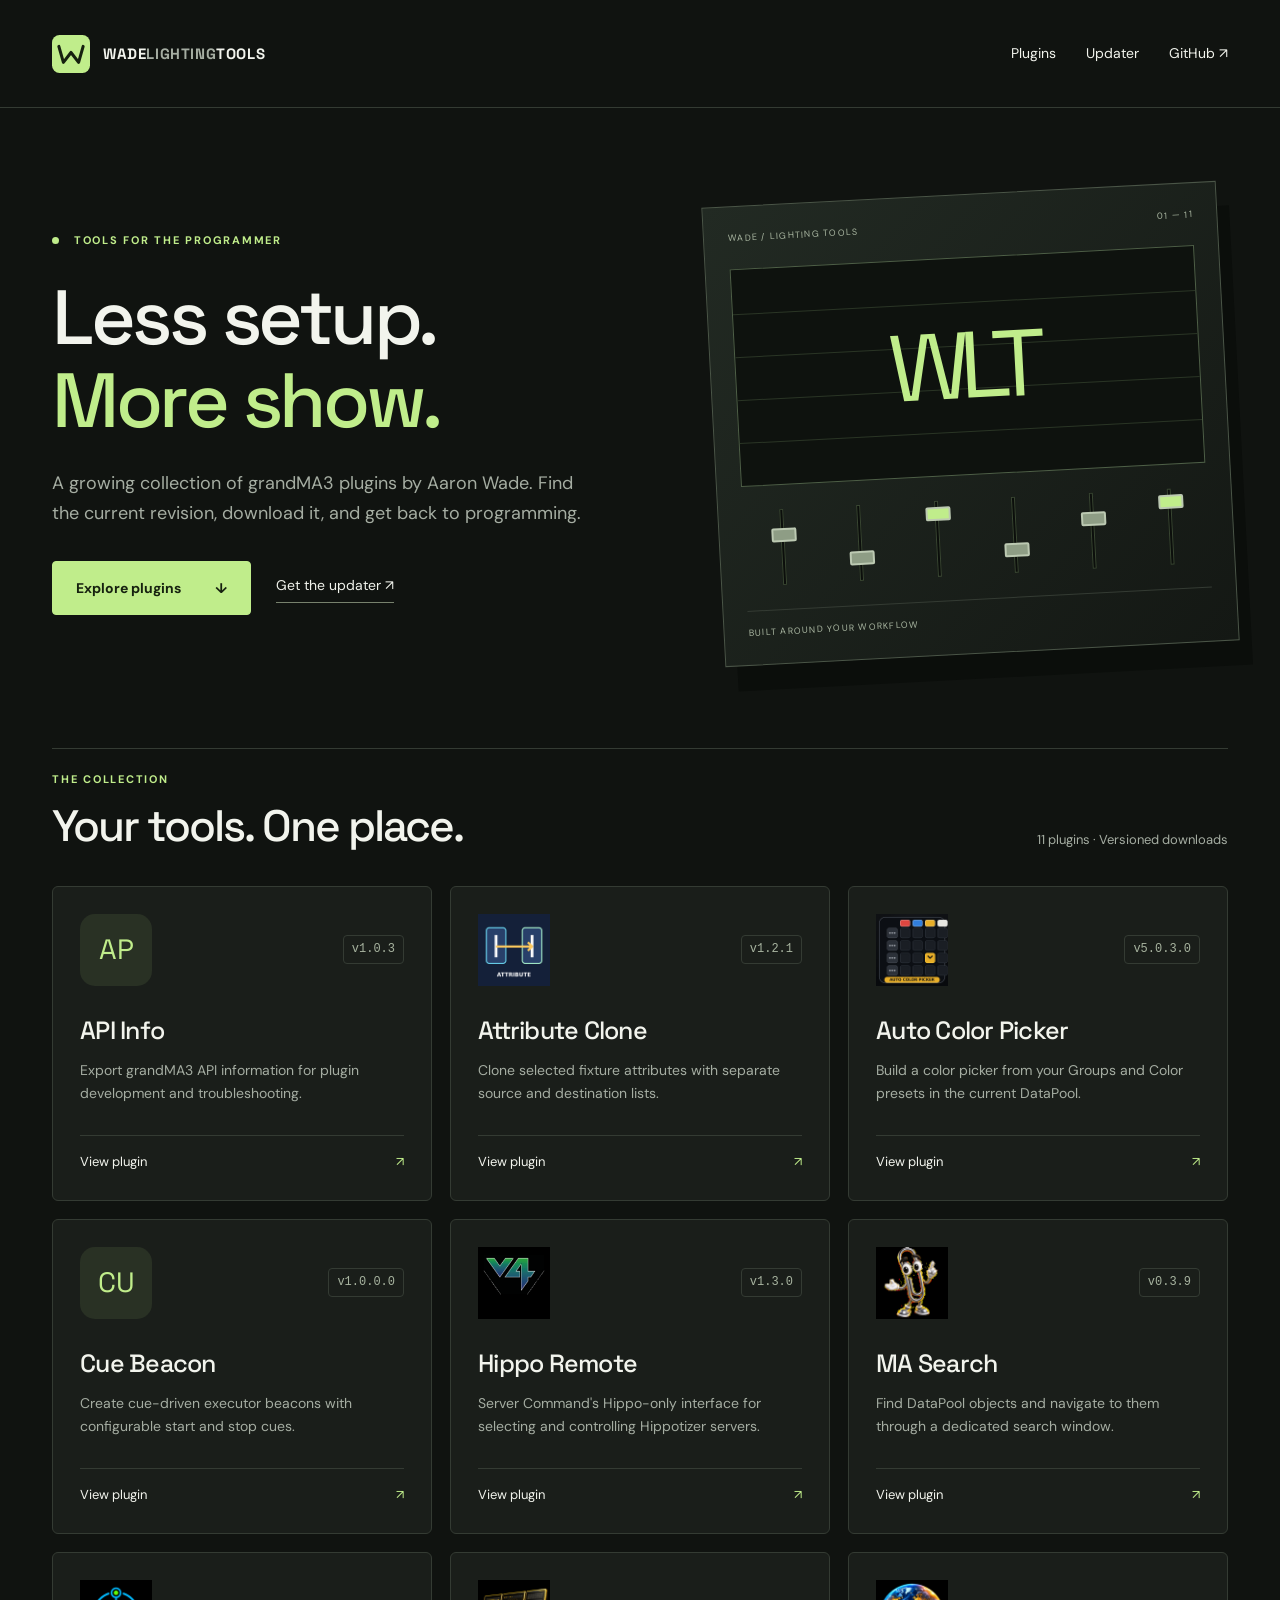
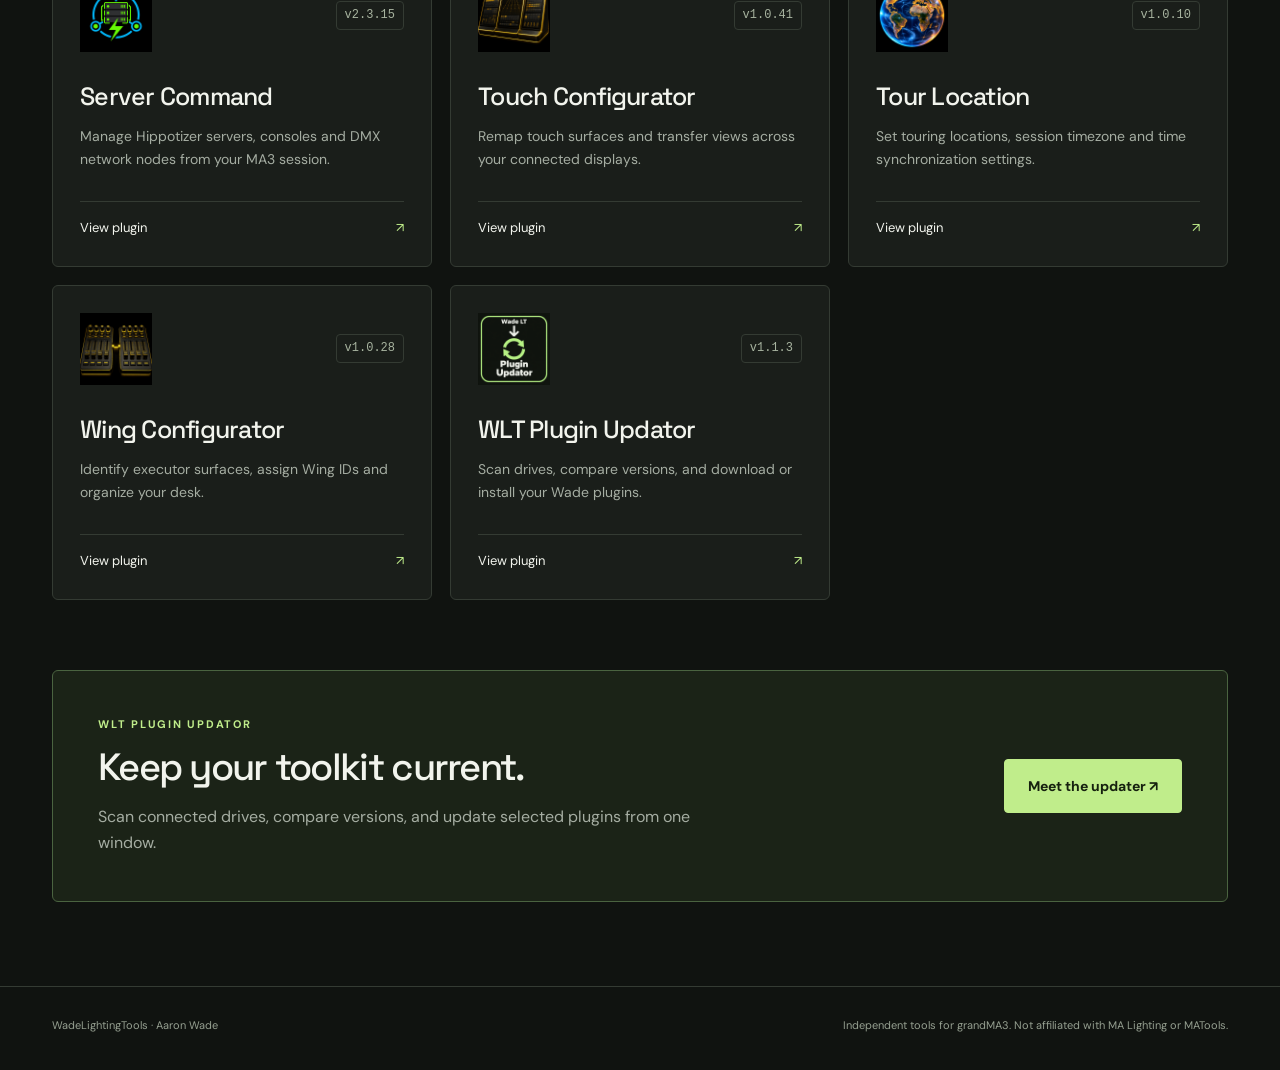
==== commit 928e8a0c: "Update website catalog to WLT Plugin Updator 1.1.3" ====
--- a/docs/index.html
+++ b/docs/index.html
@@ -3,5 +3,5 @@
 <link rel="icon" href="assets/mark.svg" type="image/svg+xml"><link rel="stylesheet" href="assets/site.css"></head><body>
 <header><a class="brand" href="index.html"><img src="assets/mark.svg" alt=""><span>WADE<span class="muted">LIGHTING</span>TOOLS</span></a><nav><a href="index.html#plugins">Plugins</a><a href="WadePluginUpdater/">Updater</a><a href="https://github.com/tmoose95/WadeLightingTools">GitHub ↗</a></nav></header>
 <main><section class="hero"><div><p class="eyebrow"><span class="dot"></span> TOOLS FOR THE PROGRAMMER</p><h1>Less setup.<br><span>More show.</span></h1><p class="lede">A growing collection of grandMA3 plugins by Aaron Wade. Find the current revision, download it, and get back to programming.</p><div class="actions"><a class="primary" href="#plugins">Explore plugins <span>↓</span></a><a class="secondary" href="WadePluginUpdater/">Get the updater ↗</a></div></div><div class="console-art" aria-hidden="true"><div class="art-label">WADE / LIGHTING TOOLS <span>01 — 11</span></div><div class="art-screen"><span>WLT</span><i></i><i></i><i></i><i></i></div><div class="art-faders"><i></i><i></i><i></i><i></i><i></i><i></i></div><div class="art-foot">BUILT AROUND YOUR WORKFLOW</div></div></section>
-<section id="plugins"><div class="section-head"><div><p class="eyebrow">THE COLLECTION</p><h2>Your tools. One place.</h2></div><p>11 plugins · Versioned downloads</p></div><div class="catalog"><a class="plugin" href="APIInfo/"><div class="plugin-top"><span class="fallback">AP</span><span class="revision">v1.0.3</span></div><h3>API Info</h3><p>Export grandMA3 API information for plugin development and troubleshooting.</p><span class="arrow">View plugin <span>↗</span></span></a><a class="plugin" href="AttributeClone/"><div class="plugin-top"><img src="assets/AttributeClone.png" alt=""><span class="revision">v1.2.1</span></div><h3>Attribute Clone</h3><p>Clone selected fixture attributes with separate source and destination lists.</p><span class="arrow">View plugin <span>↗</span></span></a><a class="plugin" href="AutoColorPicker/"><div class="plugin-top"><img src="assets/AutoColorPicker.png" alt=""><span class="revision">v5.0.3.0</span></div><h3>Auto Color Picker</h3><p>Build a color picker from your Groups and Color presets in the current DataPool.</p><span class="arrow">View plugin <span>↗</span></span></a><a class="plugin" href="CueBeacon/"><div class="plugin-top"><span class="fallback">CU</span><span class="revision">v1.0.0.0</span></div><h3>Cue Beacon</h3><p>Create cue-driven executor beacons with configurable start and stop cues.</p><span class="arrow">View plugin <span>↗</span></span></a><a class="plugin" href="HippoRemote/"><div class="plugin-top"><img src="assets/HippoRemote.png" alt=""><span class="revision">v1.3.0</span></div><h3>Hippo Remote</h3><p>Server Command&#x27;s Hippo-only interface for selecting and controlling Hippotizer servers.</p><span class="arrow">View plugin <span>↗</span></span></a><a class="plugin" href="MASearch/"><div class="plugin-top"><img src="assets/MASearch.png" alt=""><span class="revision">v0.3.9</span></div><h3>MA Search</h3><p>Find DataPool objects and navigate to them through a dedicated search window.</p><span class="arrow">View plugin <span>↗</span></span></a><a class="plugin" href="ServerCommand/"><div class="plugin-top"><img src="assets/ServerCommand.png" alt=""><span class="revision">v2.3.15</span></div><h3>Server Command</h3><p>Manage Hippotizer servers, consoles and DMX network nodes from your MA3 session.</p><span class="arrow">View plugin <span>↗</span></span></a><a class="plugin" href="TouchConfigurator/"><div class="plugin-top"><img src="assets/TouchConfigurator.png" alt=""><span class="revision">v1.0.41</span></div><h3>Touch Configurator</h3><p>Remap touch surfaces and transfer views across your connected displays.</p><span class="arrow">View plugin <span>↗</span></span></a><a class="plugin" href="TourLocation/"><div class="plugin-top"><img src="assets/TourLocation.png" alt=""><span class="revision">v1.0.10</span></div><h3>Tour Location</h3><p>Set touring locations, session timezone and time synchronization settings.</p><span class="arrow">View plugin <span>↗</span></span></a><a class="plugin" href="WingConfigurator/"><div class="plugin-top"><img src="assets/WingConfigurator.png" alt=""><span class="revision">v1.0.28</span></div><h3>Wing Configurator</h3><p>Identify executor surfaces, assign Wing IDs and organize your desk.</p><span class="arrow">View plugin <span>↗</span></span></a><a class="plugin" href="WadePluginUpdater/"><div class="plugin-top"><img src="assets/WadePluginUpdater.png?v=1.1.1" alt=""><span class="revision">v1.1.1</span></div><h3>WLT Plugin Updator</h3><p>Scan drives, compare versions, and download or install your Wade plugins.</p><span class="arrow">View plugin <span>↗</span></span></a></div></section>
+<section id="plugins"><div class="section-head"><div><p class="eyebrow">THE COLLECTION</p><h2>Your tools. One place.</h2></div><p>11 plugins · Versioned downloads</p></div><div class="catalog"><a class="plugin" href="APIInfo/"><div class="plugin-top"><span class="fallback">AP</span><span class="revision">v1.0.3</span></div><h3>API Info</h3><p>Export grandMA3 API information for plugin development and troubleshooting.</p><span class="arrow">View plugin <span>↗</span></span></a><a class="plugin" href="AttributeClone/"><div class="plugin-top"><img src="assets/AttributeClone.png" alt=""><span class="revision">v1.2.1</span></div><h3>Attribute Clone</h3><p>Clone selected fixture attributes with separate source and destination lists.</p><span class="arrow">View plugin <span>↗</span></span></a><a class="plugin" href="AutoColorPicker/"><div class="plugin-top"><img src="assets/AutoColorPicker.png" alt=""><span class="revision">v5.0.3.0</span></div><h3>Auto Color Picker</h3><p>Build a color picker from your Groups and Color presets in the current DataPool.</p><span class="arrow">View plugin <span>↗</span></span></a><a class="plugin" href="CueBeacon/"><div class="plugin-top"><span class="fallback">CU</span><span class="revision">v1.0.0.0</span></div><h3>Cue Beacon</h3><p>Create cue-driven executor beacons with configurable start and stop cues.</p><span class="arrow">View plugin <span>↗</span></span></a><a class="plugin" href="HippoRemote/"><div class="plugin-top"><img src="assets/HippoRemote.png" alt=""><span class="revision">v1.3.0</span></div><h3>Hippo Remote</h3><p>Server Command&#x27;s Hippo-only interface for selecting and controlling Hippotizer servers.</p><span class="arrow">View plugin <span>↗</span></span></a><a class="plugin" href="MASearch/"><div class="plugin-top"><img src="assets/MASearch.png" alt=""><span class="revision">v0.3.9</span></div><h3>MA Search</h3><p>Find DataPool objects and navigate to them through a dedicated search window.</p><span class="arrow">View plugin <span>↗</span></span></a><a class="plugin" href="ServerCommand/"><div class="plugin-top"><img src="assets/ServerCommand.png" alt=""><span class="revision">v2.3.15</span></div><h3>Server Command</h3><p>Manage Hippotizer servers, consoles and DMX network nodes from your MA3 session.</p><span class="arrow">View plugin <span>↗</span></span></a><a class="plugin" href="TouchConfigurator/"><div class="plugin-top"><img src="assets/TouchConfigurator.png" alt=""><span class="revision">v1.0.41</span></div><h3>Touch Configurator</h3><p>Remap touch surfaces and transfer views across your connected displays.</p><span class="arrow">View plugin <span>↗</span></span></a><a class="plugin" href="TourLocation/"><div class="plugin-top"><img src="assets/TourLocation.png" alt=""><span class="revision">v1.0.10</span></div><h3>Tour Location</h3><p>Set touring locations, session timezone and time synchronization settings.</p><span class="arrow">View plugin <span>↗</span></span></a><a class="plugin" href="WingConfigurator/"><div class="plugin-top"><img src="assets/WingConfigurator.png" alt=""><span class="revision">v1.0.28</span></div><h3>Wing Configurator</h3><p>Identify executor surfaces, assign Wing IDs and organize your desk.</p><span class="arrow">View plugin <span>↗</span></span></a><a class="plugin" href="WadePluginUpdater/"><div class="plugin-top"><img src="assets/WadePluginUpdater.png?v=1.1.3" alt=""><span class="revision">v1.1.3</span></div><h3>WLT Plugin Updator</h3><p>Scan drives, compare versions, and download or install your Wade plugins.</p><span class="arrow">View plugin <span>↗</span></span></a></div></section>
 <section class="updater-banner"><div><p class="eyebrow">WLT PLUGIN UPDATOR</p><h2>Keep your toolkit current.</h2><p>Scan connected drives, compare versions, and update selected plugins from one window.</p></div><a class="primary" href="WadePluginUpdater/">Meet the updater ↗</a></section></main><footer><span>WadeLightingTools · Aaron Wade</span><span>Independent tools for grandMA3. Not affiliated with MA Lighting or MATools.</span></footer></body></html>
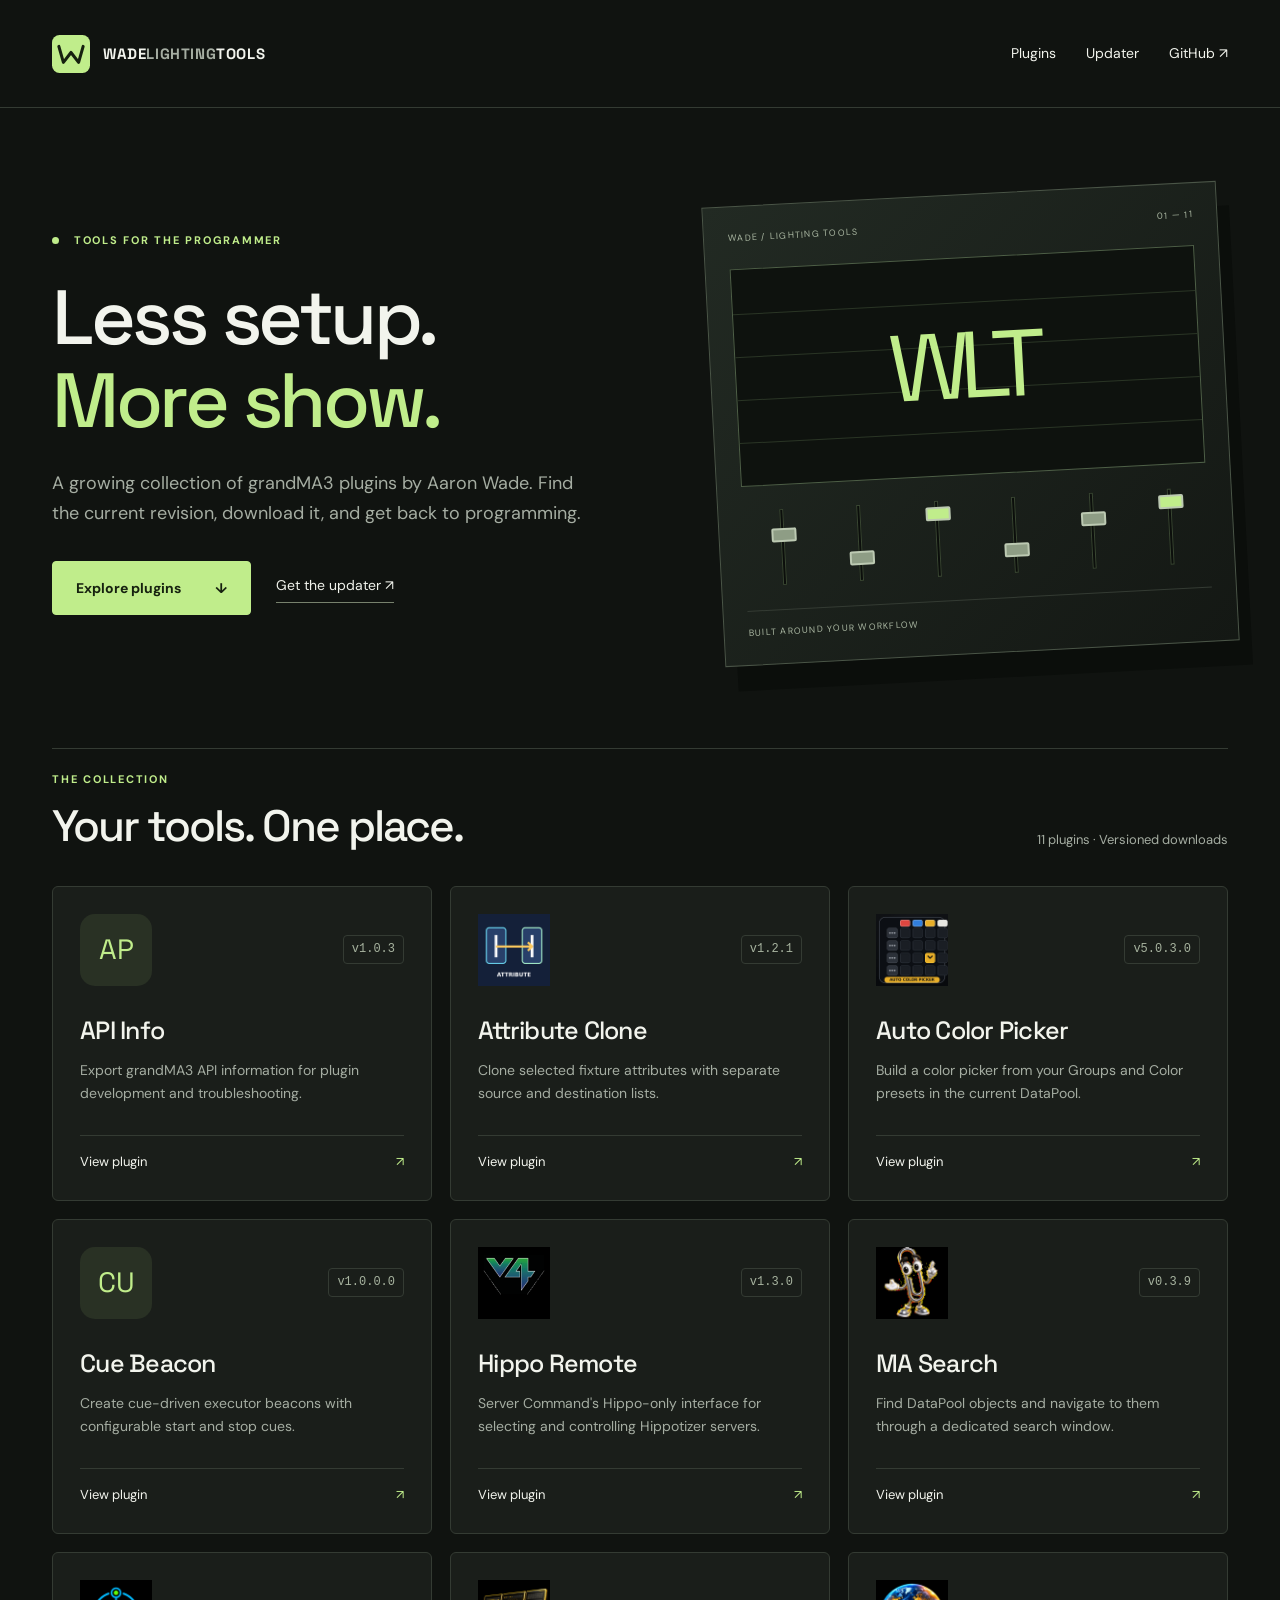
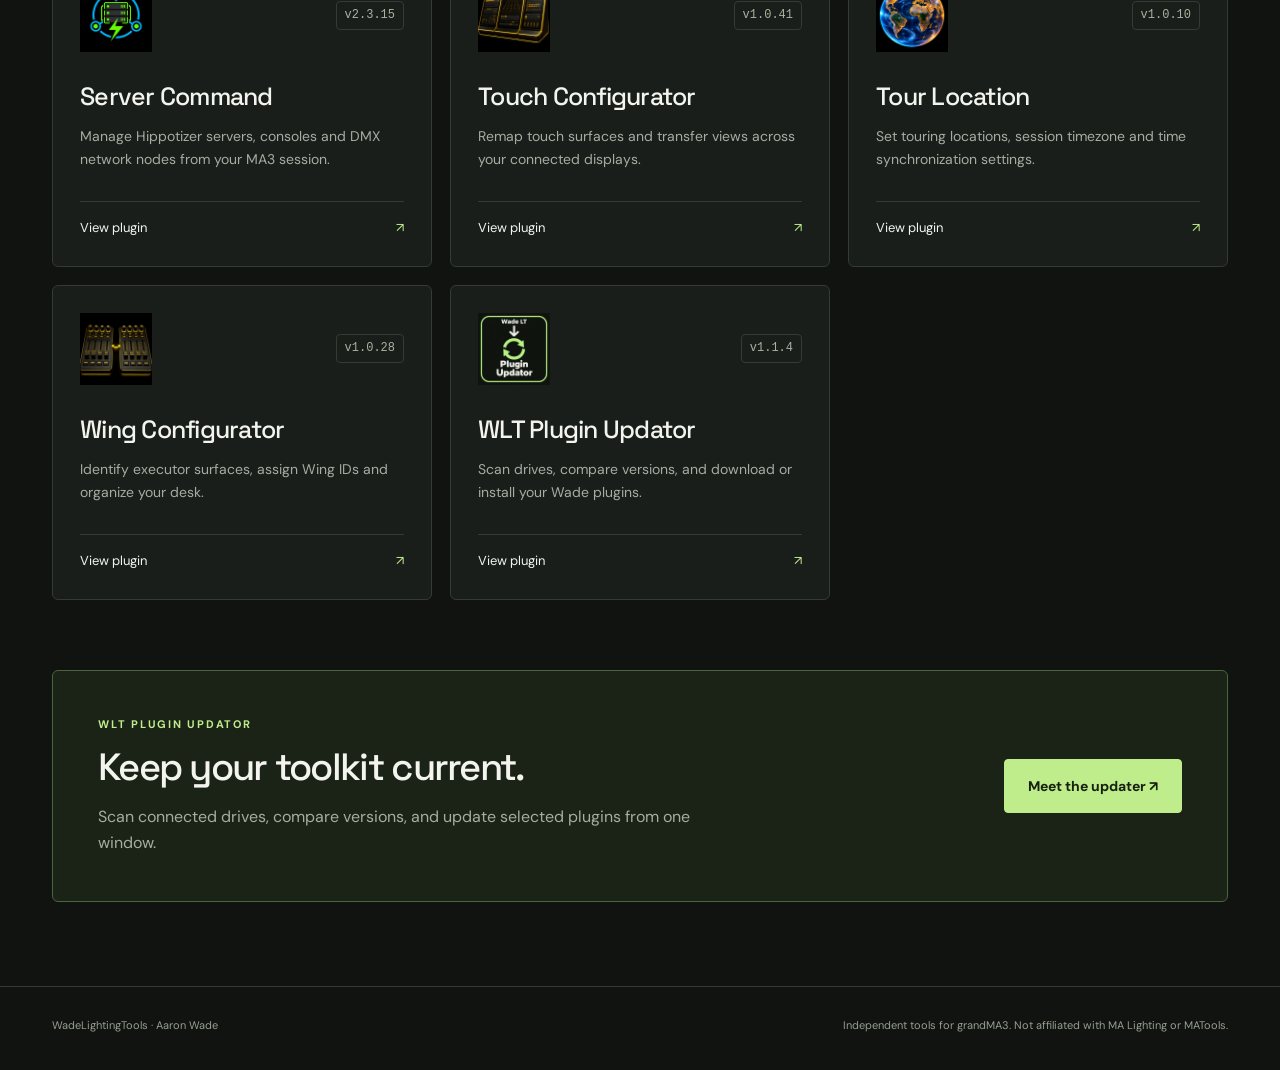
==== commit 9d9db23f: "Point the website catalog to WLT Plugin Updator 1.1.4" ====
--- a/docs/index.html
+++ b/docs/index.html
@@ -3,5 +3,5 @@
 <link rel="icon" href="assets/mark.svg" type="image/svg+xml"><link rel="stylesheet" href="assets/site.css"></head><body>
 <header><a class="brand" href="index.html"><img src="assets/mark.svg" alt=""><span>WADE<span class="muted">LIGHTING</span>TOOLS</span></a><nav><a href="index.html#plugins">Plugins</a><a href="WadePluginUpdater/">Updater</a><a href="https://github.com/tmoose95/WadeLightingTools">GitHub ↗</a></nav></header>
 <main><section class="hero"><div><p class="eyebrow"><span class="dot"></span> TOOLS FOR THE PROGRAMMER</p><h1>Less setup.<br><span>More show.</span></h1><p class="lede">A growing collection of grandMA3 plugins by Aaron Wade. Find the current revision, download it, and get back to programming.</p><div class="actions"><a class="primary" href="#plugins">Explore plugins <span>↓</span></a><a class="secondary" href="WadePluginUpdater/">Get the updater ↗</a></div></div><div class="console-art" aria-hidden="true"><div class="art-label">WADE / LIGHTING TOOLS <span>01 — 11</span></div><div class="art-screen"><span>WLT</span><i></i><i></i><i></i><i></i></div><div class="art-faders"><i></i><i></i><i></i><i></i><i></i><i></i></div><div class="art-foot">BUILT AROUND YOUR WORKFLOW</div></div></section>
-<section id="plugins"><div class="section-head"><div><p class="eyebrow">THE COLLECTION</p><h2>Your tools. One place.</h2></div><p>11 plugins · Versioned downloads</p></div><div class="catalog"><a class="plugin" href="APIInfo/"><div class="plugin-top"><span class="fallback">AP</span><span class="revision">v1.0.3</span></div><h3>API Info</h3><p>Export grandMA3 API information for plugin development and troubleshooting.</p><span class="arrow">View plugin <span>↗</span></span></a><a class="plugin" href="AttributeClone/"><div class="plugin-top"><img src="assets/AttributeClone.png" alt=""><span class="revision">v1.2.1</span></div><h3>Attribute Clone</h3><p>Clone selected fixture attributes with separate source and destination lists.</p><span class="arrow">View plugin <span>↗</span></span></a><a class="plugin" href="AutoColorPicker/"><div class="plugin-top"><img src="assets/AutoColorPicker.png" alt=""><span class="revision">v5.0.3.0</span></div><h3>Auto Color Picker</h3><p>Build a color picker from your Groups and Color presets in the current DataPool.</p><span class="arrow">View plugin <span>↗</span></span></a><a class="plugin" href="CueBeacon/"><div class="plugin-top"><span class="fallback">CU</span><span class="revision">v1.0.0.0</span></div><h3>Cue Beacon</h3><p>Create cue-driven executor beacons with configurable start and stop cues.</p><span class="arrow">View plugin <span>↗</span></span></a><a class="plugin" href="HippoRemote/"><div class="plugin-top"><img src="assets/HippoRemote.png" alt=""><span class="revision">v1.3.0</span></div><h3>Hippo Remote</h3><p>Server Command&#x27;s Hippo-only interface for selecting and controlling Hippotizer servers.</p><span class="arrow">View plugin <span>↗</span></span></a><a class="plugin" href="MASearch/"><div class="plugin-top"><img src="assets/MASearch.png" alt=""><span class="revision">v0.3.9</span></div><h3>MA Search</h3><p>Find DataPool objects and navigate to them through a dedicated search window.</p><span class="arrow">View plugin <span>↗</span></span></a><a class="plugin" href="ServerCommand/"><div class="plugin-top"><img src="assets/ServerCommand.png" alt=""><span class="revision">v2.3.15</span></div><h3>Server Command</h3><p>Manage Hippotizer servers, consoles and DMX network nodes from your MA3 session.</p><span class="arrow">View plugin <span>↗</span></span></a><a class="plugin" href="TouchConfigurator/"><div class="plugin-top"><img src="assets/TouchConfigurator.png" alt=""><span class="revision">v1.0.41</span></div><h3>Touch Configurator</h3><p>Remap touch surfaces and transfer views across your connected displays.</p><span class="arrow">View plugin <span>↗</span></span></a><a class="plugin" href="TourLocation/"><div class="plugin-top"><img src="assets/TourLocation.png" alt=""><span class="revision">v1.0.10</span></div><h3>Tour Location</h3><p>Set touring locations, session timezone and time synchronization settings.</p><span class="arrow">View plugin <span>↗</span></span></a><a class="plugin" href="WingConfigurator/"><div class="plugin-top"><img src="assets/WingConfigurator.png" alt=""><span class="revision">v1.0.28</span></div><h3>Wing Configurator</h3><p>Identify executor surfaces, assign Wing IDs and organize your desk.</p><span class="arrow">View plugin <span>↗</span></span></a><a class="plugin" href="WadePluginUpdater/"><div class="plugin-top"><img src="assets/WadePluginUpdater.png?v=1.1.3" alt=""><span class="revision">v1.1.3</span></div><h3>WLT Plugin Updator</h3><p>Scan drives, compare versions, and download or install your Wade plugins.</p><span class="arrow">View plugin <span>↗</span></span></a></div></section>
+<section id="plugins"><div class="section-head"><div><p class="eyebrow">THE COLLECTION</p><h2>Your tools. One place.</h2></div><p>11 plugins · Versioned downloads</p></div><div class="catalog"><a class="plugin" href="APIInfo/"><div class="plugin-top"><span class="fallback">AP</span><span class="revision">v1.0.3</span></div><h3>API Info</h3><p>Export grandMA3 API information for plugin development and troubleshooting.</p><span class="arrow">View plugin <span>↗</span></span></a><a class="plugin" href="AttributeClone/"><div class="plugin-top"><img src="assets/AttributeClone.png" alt=""><span class="revision">v1.2.1</span></div><h3>Attribute Clone</h3><p>Clone selected fixture attributes with separate source and destination lists.</p><span class="arrow">View plugin <span>↗</span></span></a><a class="plugin" href="AutoColorPicker/"><div class="plugin-top"><img src="assets/AutoColorPicker.png" alt=""><span class="revision">v5.0.3.0</span></div><h3>Auto Color Picker</h3><p>Build a color picker from your Groups and Color presets in the current DataPool.</p><span class="arrow">View plugin <span>↗</span></span></a><a class="plugin" href="CueBeacon/"><div class="plugin-top"><span class="fallback">CU</span><span class="revision">v1.0.0.0</span></div><h3>Cue Beacon</h3><p>Create cue-driven executor beacons with configurable start and stop cues.</p><span class="arrow">View plugin <span>↗</span></span></a><a class="plugin" href="HippoRemote/"><div class="plugin-top"><img src="assets/HippoRemote.png" alt=""><span class="revision">v1.3.0</span></div><h3>Hippo Remote</h3><p>Server Command&#x27;s Hippo-only interface for selecting and controlling Hippotizer servers.</p><span class="arrow">View plugin <span>↗</span></span></a><a class="plugin" href="MASearch/"><div class="plugin-top"><img src="assets/MASearch.png" alt=""><span class="revision">v0.3.9</span></div><h3>MA Search</h3><p>Find DataPool objects and navigate to them through a dedicated search window.</p><span class="arrow">View plugin <span>↗</span></span></a><a class="plugin" href="ServerCommand/"><div class="plugin-top"><img src="assets/ServerCommand.png" alt=""><span class="revision">v2.3.15</span></div><h3>Server Command</h3><p>Manage Hippotizer servers, consoles and DMX network nodes from your MA3 session.</p><span class="arrow">View plugin <span>↗</span></span></a><a class="plugin" href="TouchConfigurator/"><div class="plugin-top"><img src="assets/TouchConfigurator.png" alt=""><span class="revision">v1.0.41</span></div><h3>Touch Configurator</h3><p>Remap touch surfaces and transfer views across your connected displays.</p><span class="arrow">View plugin <span>↗</span></span></a><a class="plugin" href="TourLocation/"><div class="plugin-top"><img src="assets/TourLocation.png" alt=""><span class="revision">v1.0.10</span></div><h3>Tour Location</h3><p>Set touring locations, session timezone and time synchronization settings.</p><span class="arrow">View plugin <span>↗</span></span></a><a class="plugin" href="WingConfigurator/"><div class="plugin-top"><img src="assets/WingConfigurator.png" alt=""><span class="revision">v1.0.28</span></div><h3>Wing Configurator</h3><p>Identify executor surfaces, assign Wing IDs and organize your desk.</p><span class="arrow">View plugin <span>↗</span></span></a><a class="plugin" href="WadePluginUpdater/"><div class="plugin-top"><img src="assets/WadePluginUpdater.png?v=1.1.4" alt=""><span class="revision">v1.1.4</span></div><h3>WLT Plugin Updator</h3><p>Scan drives, compare versions, and download or install your Wade plugins.</p><span class="arrow">View plugin <span>↗</span></span></a></div></section>
 <section class="updater-banner"><div><p class="eyebrow">WLT PLUGIN UPDATOR</p><h2>Keep your toolkit current.</h2><p>Scan connected drives, compare versions, and update selected plugins from one window.</p></div><a class="primary" href="WadePluginUpdater/">Meet the updater ↗</a></section></main><footer><span>WadeLightingTools · Aaron Wade</span><span>Independent tools for grandMA3. Not affiliated with MA Lighting or MATools.</span></footer></body></html>
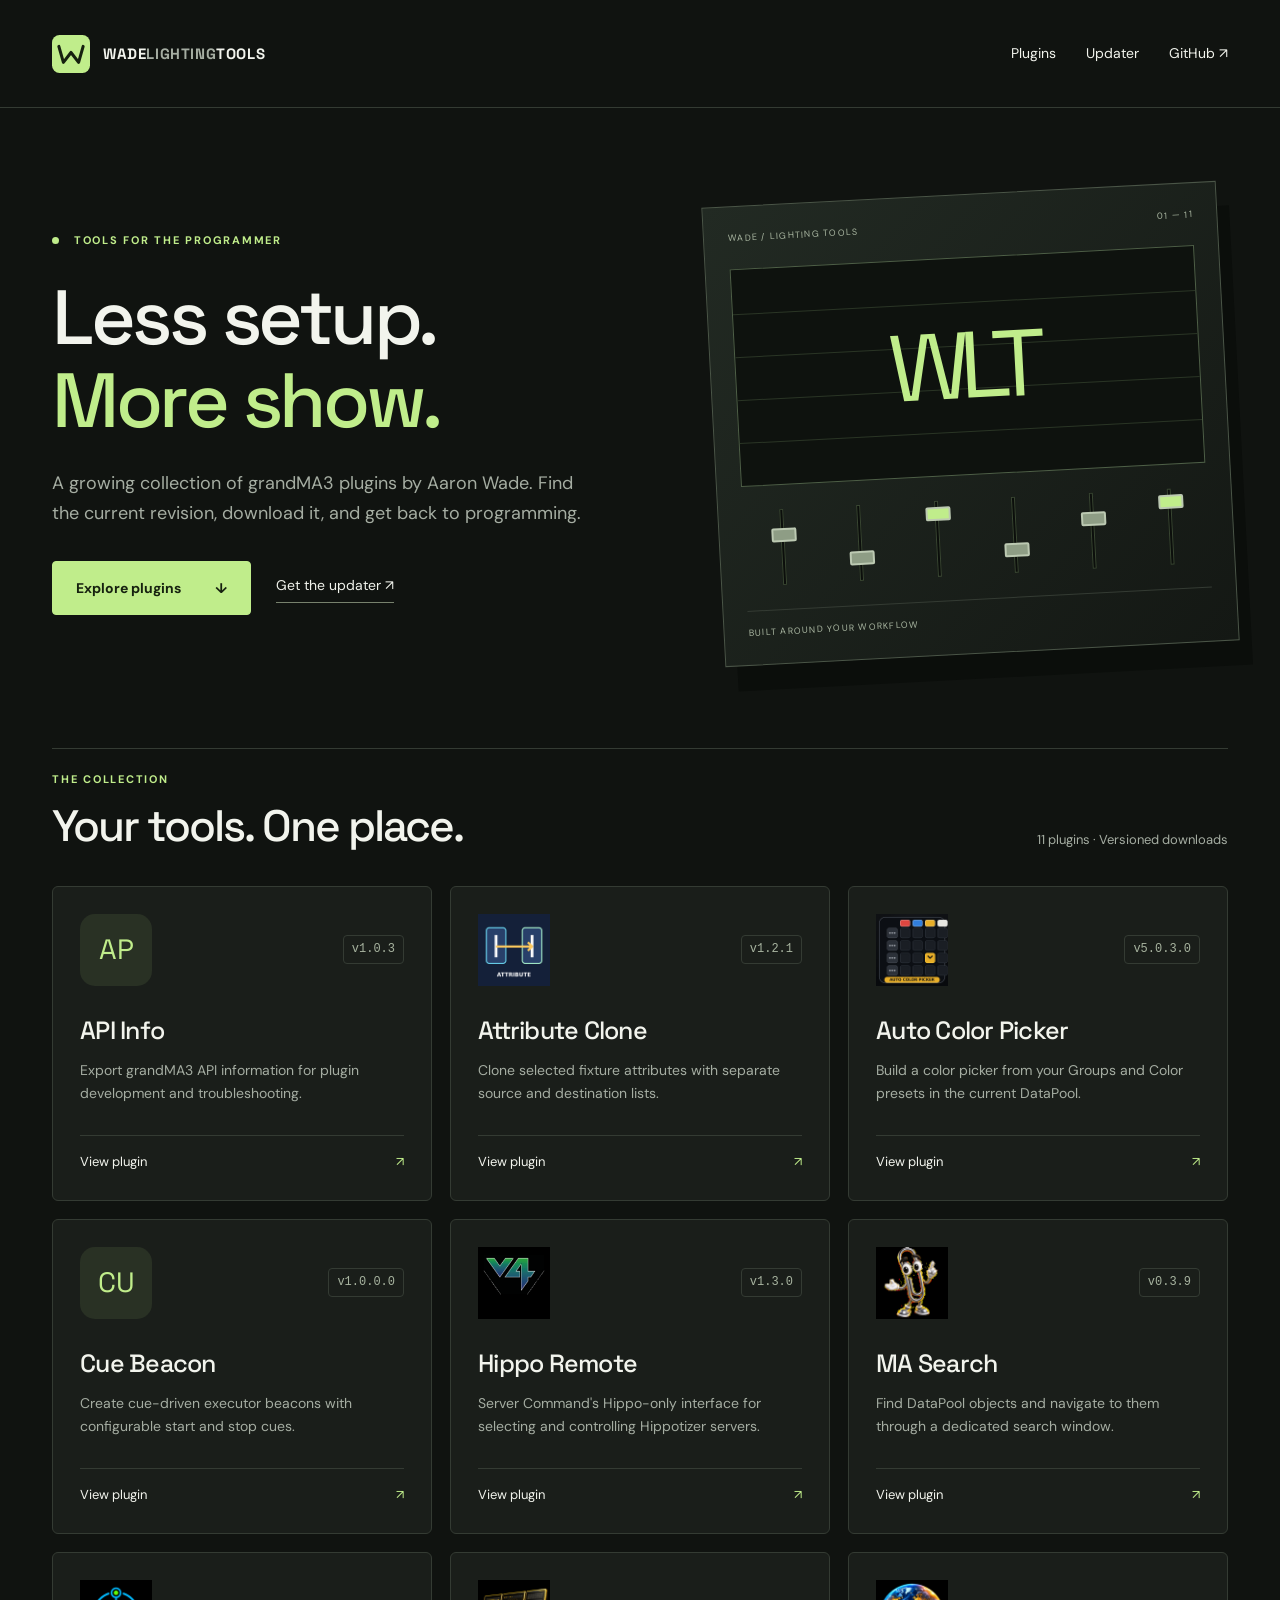
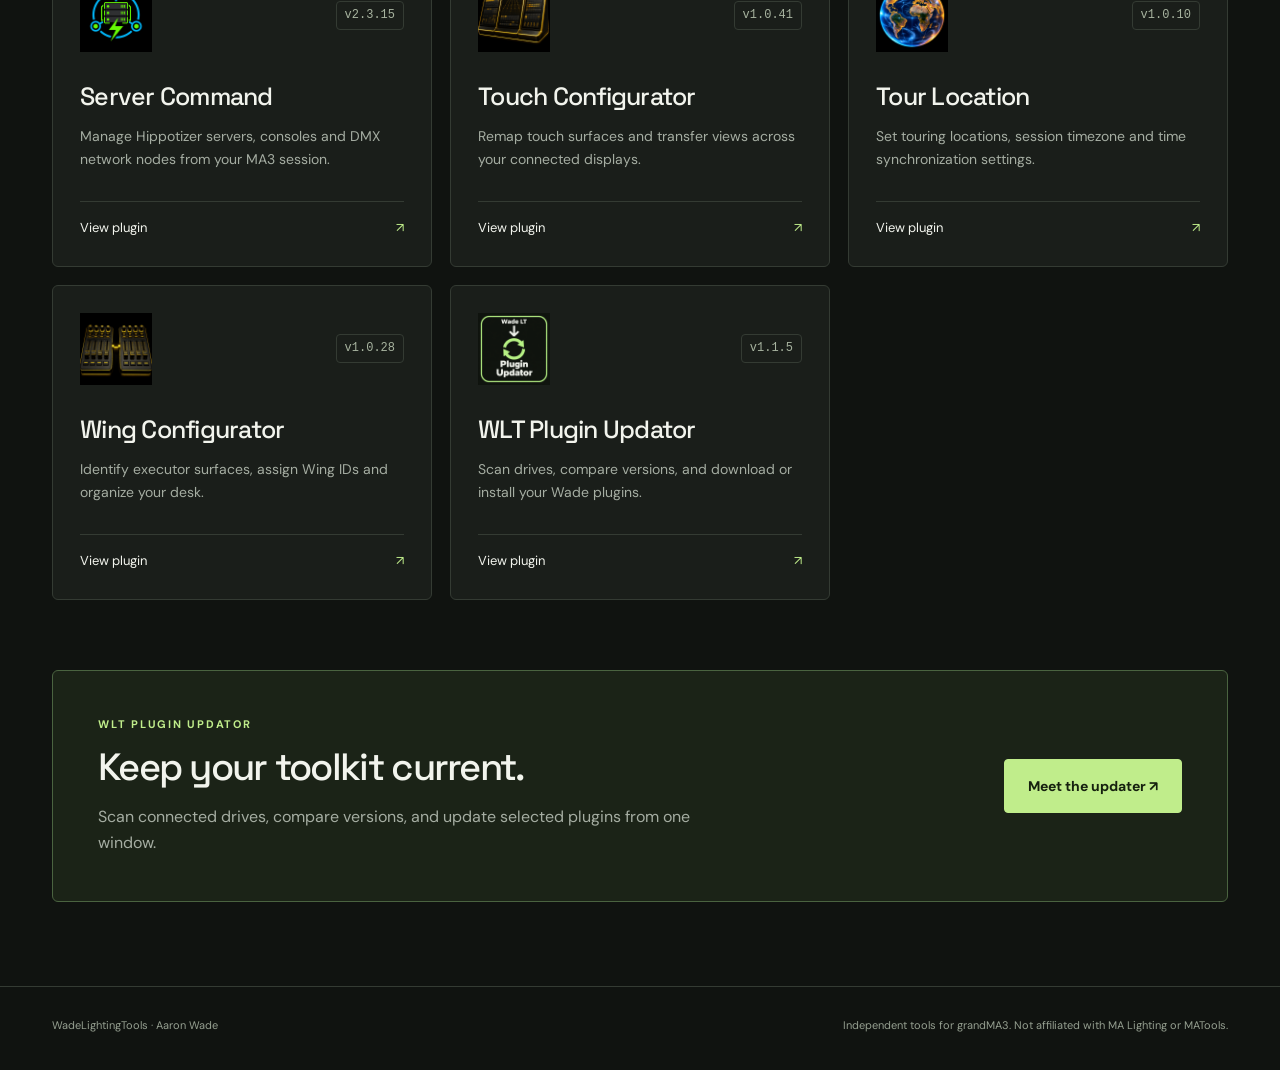
==== commit c2be4add: "Point the website catalog to WLT Plugin Updator 1.1.5" ====
--- a/docs/index.html
+++ b/docs/index.html
@@ -3,5 +3,5 @@
 <link rel="icon" href="assets/mark.svg" type="image/svg+xml"><link rel="stylesheet" href="assets/site.css"></head><body>
 <header><a class="brand" href="index.html"><img src="assets/mark.svg" alt=""><span>WADE<span class="muted">LIGHTING</span>TOOLS</span></a><nav><a href="index.html#plugins">Plugins</a><a href="WadePluginUpdater/">Updater</a><a href="https://github.com/tmoose95/WadeLightingTools">GitHub ↗</a></nav></header>
 <main><section class="hero"><div><p class="eyebrow"><span class="dot"></span> TOOLS FOR THE PROGRAMMER</p><h1>Less setup.<br><span>More show.</span></h1><p class="lede">A growing collection of grandMA3 plugins by Aaron Wade. Find the current revision, download it, and get back to programming.</p><div class="actions"><a class="primary" href="#plugins">Explore plugins <span>↓</span></a><a class="secondary" href="WadePluginUpdater/">Get the updater ↗</a></div></div><div class="console-art" aria-hidden="true"><div class="art-label">WADE / LIGHTING TOOLS <span>01 — 11</span></div><div class="art-screen"><span>WLT</span><i></i><i></i><i></i><i></i></div><div class="art-faders"><i></i><i></i><i></i><i></i><i></i><i></i></div><div class="art-foot">BUILT AROUND YOUR WORKFLOW</div></div></section>
-<section id="plugins"><div class="section-head"><div><p class="eyebrow">THE COLLECTION</p><h2>Your tools. One place.</h2></div><p>11 plugins · Versioned downloads</p></div><div class="catalog"><a class="plugin" href="APIInfo/"><div class="plugin-top"><span class="fallback">AP</span><span class="revision">v1.0.3</span></div><h3>API Info</h3><p>Export grandMA3 API information for plugin development and troubleshooting.</p><span class="arrow">View plugin <span>↗</span></span></a><a class="plugin" href="AttributeClone/"><div class="plugin-top"><img src="assets/AttributeClone.png" alt=""><span class="revision">v1.2.1</span></div><h3>Attribute Clone</h3><p>Clone selected fixture attributes with separate source and destination lists.</p><span class="arrow">View plugin <span>↗</span></span></a><a class="plugin" href="AutoColorPicker/"><div class="plugin-top"><img src="assets/AutoColorPicker.png" alt=""><span class="revision">v5.0.3.0</span></div><h3>Auto Color Picker</h3><p>Build a color picker from your Groups and Color presets in the current DataPool.</p><span class="arrow">View plugin <span>↗</span></span></a><a class="plugin" href="CueBeacon/"><div class="plugin-top"><span class="fallback">CU</span><span class="revision">v1.0.0.0</span></div><h3>Cue Beacon</h3><p>Create cue-driven executor beacons with configurable start and stop cues.</p><span class="arrow">View plugin <span>↗</span></span></a><a class="plugin" href="HippoRemote/"><div class="plugin-top"><img src="assets/HippoRemote.png" alt=""><span class="revision">v1.3.0</span></div><h3>Hippo Remote</h3><p>Server Command&#x27;s Hippo-only interface for selecting and controlling Hippotizer servers.</p><span class="arrow">View plugin <span>↗</span></span></a><a class="plugin" href="MASearch/"><div class="plugin-top"><img src="assets/MASearch.png" alt=""><span class="revision">v0.3.9</span></div><h3>MA Search</h3><p>Find DataPool objects and navigate to them through a dedicated search window.</p><span class="arrow">View plugin <span>↗</span></span></a><a class="plugin" href="ServerCommand/"><div class="plugin-top"><img src="assets/ServerCommand.png" alt=""><span class="revision">v2.3.15</span></div><h3>Server Command</h3><p>Manage Hippotizer servers, consoles and DMX network nodes from your MA3 session.</p><span class="arrow">View plugin <span>↗</span></span></a><a class="plugin" href="TouchConfigurator/"><div class="plugin-top"><img src="assets/TouchConfigurator.png" alt=""><span class="revision">v1.0.41</span></div><h3>Touch Configurator</h3><p>Remap touch surfaces and transfer views across your connected displays.</p><span class="arrow">View plugin <span>↗</span></span></a><a class="plugin" href="TourLocation/"><div class="plugin-top"><img src="assets/TourLocation.png" alt=""><span class="revision">v1.0.10</span></div><h3>Tour Location</h3><p>Set touring locations, session timezone and time synchronization settings.</p><span class="arrow">View plugin <span>↗</span></span></a><a class="plugin" href="WingConfigurator/"><div class="plugin-top"><img src="assets/WingConfigurator.png" alt=""><span class="revision">v1.0.28</span></div><h3>Wing Configurator</h3><p>Identify executor surfaces, assign Wing IDs and organize your desk.</p><span class="arrow">View plugin <span>↗</span></span></a><a class="plugin" href="WadePluginUpdater/"><div class="plugin-top"><img src="assets/WadePluginUpdater.png?v=1.1.4" alt=""><span class="revision">v1.1.4</span></div><h3>WLT Plugin Updator</h3><p>Scan drives, compare versions, and download or install your Wade plugins.</p><span class="arrow">View plugin <span>↗</span></span></a></div></section>
+<section id="plugins"><div class="section-head"><div><p class="eyebrow">THE COLLECTION</p><h2>Your tools. One place.</h2></div><p>11 plugins · Versioned downloads</p></div><div class="catalog"><a class="plugin" href="APIInfo/"><div class="plugin-top"><span class="fallback">AP</span><span class="revision">v1.0.3</span></div><h3>API Info</h3><p>Export grandMA3 API information for plugin development and troubleshooting.</p><span class="arrow">View plugin <span>↗</span></span></a><a class="plugin" href="AttributeClone/"><div class="plugin-top"><img src="assets/AttributeClone.png" alt=""><span class="revision">v1.2.1</span></div><h3>Attribute Clone</h3><p>Clone selected fixture attributes with separate source and destination lists.</p><span class="arrow">View plugin <span>↗</span></span></a><a class="plugin" href="AutoColorPicker/"><div class="plugin-top"><img src="assets/AutoColorPicker.png" alt=""><span class="revision">v5.0.3.0</span></div><h3>Auto Color Picker</h3><p>Build a color picker from your Groups and Color presets in the current DataPool.</p><span class="arrow">View plugin <span>↗</span></span></a><a class="plugin" href="CueBeacon/"><div class="plugin-top"><span class="fallback">CU</span><span class="revision">v1.0.0.0</span></div><h3>Cue Beacon</h3><p>Create cue-driven executor beacons with configurable start and stop cues.</p><span class="arrow">View plugin <span>↗</span></span></a><a class="plugin" href="HippoRemote/"><div class="plugin-top"><img src="assets/HippoRemote.png" alt=""><span class="revision">v1.3.0</span></div><h3>Hippo Remote</h3><p>Server Command&#x27;s Hippo-only interface for selecting and controlling Hippotizer servers.</p><span class="arrow">View plugin <span>↗</span></span></a><a class="plugin" href="MASearch/"><div class="plugin-top"><img src="assets/MASearch.png" alt=""><span class="revision">v0.3.9</span></div><h3>MA Search</h3><p>Find DataPool objects and navigate to them through a dedicated search window.</p><span class="arrow">View plugin <span>↗</span></span></a><a class="plugin" href="ServerCommand/"><div class="plugin-top"><img src="assets/ServerCommand.png" alt=""><span class="revision">v2.3.15</span></div><h3>Server Command</h3><p>Manage Hippotizer servers, consoles and DMX network nodes from your MA3 session.</p><span class="arrow">View plugin <span>↗</span></span></a><a class="plugin" href="TouchConfigurator/"><div class="plugin-top"><img src="assets/TouchConfigurator.png" alt=""><span class="revision">v1.0.41</span></div><h3>Touch Configurator</h3><p>Remap touch surfaces and transfer views across your connected displays.</p><span class="arrow">View plugin <span>↗</span></span></a><a class="plugin" href="TourLocation/"><div class="plugin-top"><img src="assets/TourLocation.png" alt=""><span class="revision">v1.0.10</span></div><h3>Tour Location</h3><p>Set touring locations, session timezone and time synchronization settings.</p><span class="arrow">View plugin <span>↗</span></span></a><a class="plugin" href="WingConfigurator/"><div class="plugin-top"><img src="assets/WingConfigurator.png" alt=""><span class="revision">v1.0.28</span></div><h3>Wing Configurator</h3><p>Identify executor surfaces, assign Wing IDs and organize your desk.</p><span class="arrow">View plugin <span>↗</span></span></a><a class="plugin" href="WadePluginUpdater/"><div class="plugin-top"><img src="assets/WadePluginUpdater.png?v=1.1.5" alt=""><span class="revision">v1.1.5</span></div><h3>WLT Plugin Updator</h3><p>Scan drives, compare versions, and download or install your Wade plugins.</p><span class="arrow">View plugin <span>↗</span></span></a></div></section>
 <section class="updater-banner"><div><p class="eyebrow">WLT PLUGIN UPDATOR</p><h2>Keep your toolkit current.</h2><p>Scan connected drives, compare versions, and update selected plugins from one window.</p></div><a class="primary" href="WadePluginUpdater/">Meet the updater ↗</a></section></main><footer><span>WadeLightingTools · Aaron Wade</span><span>Independent tools for grandMA3. Not affiliated with MA Lighting or MATools.</span></footer></body></html>
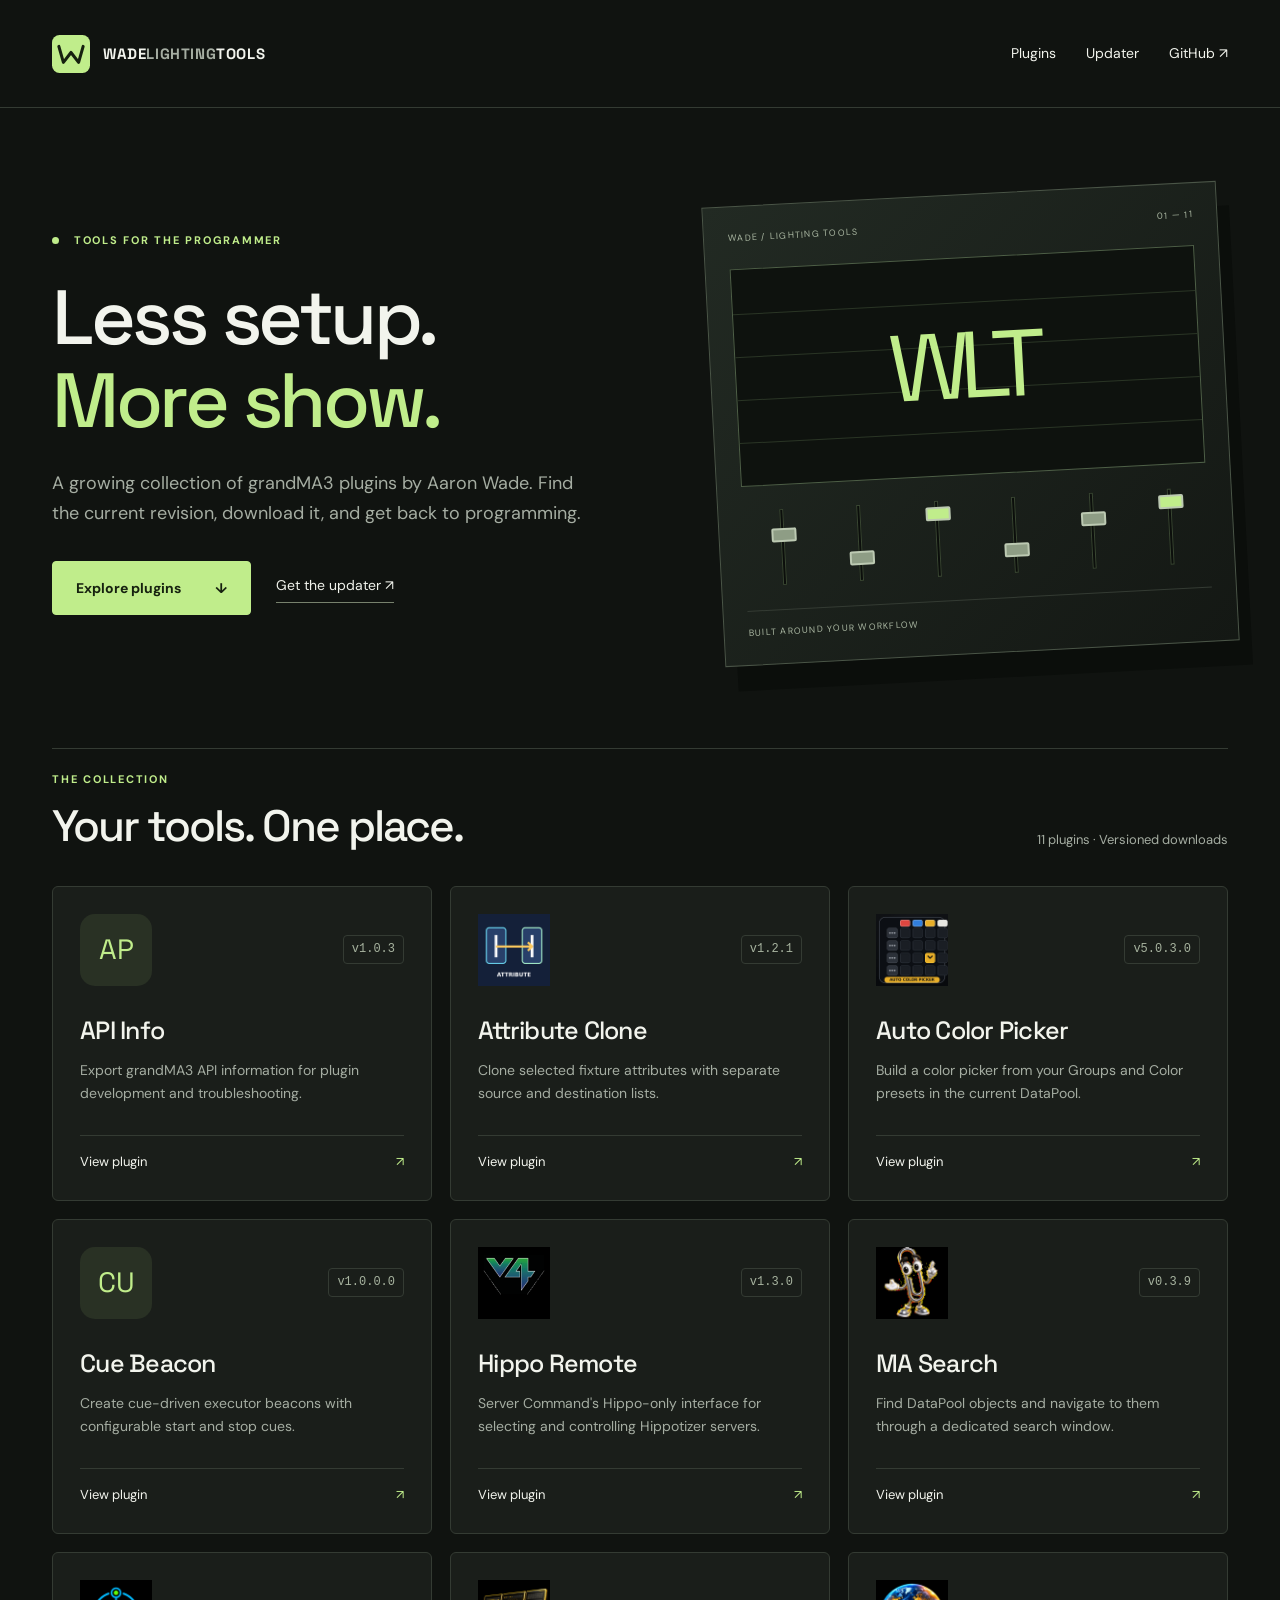
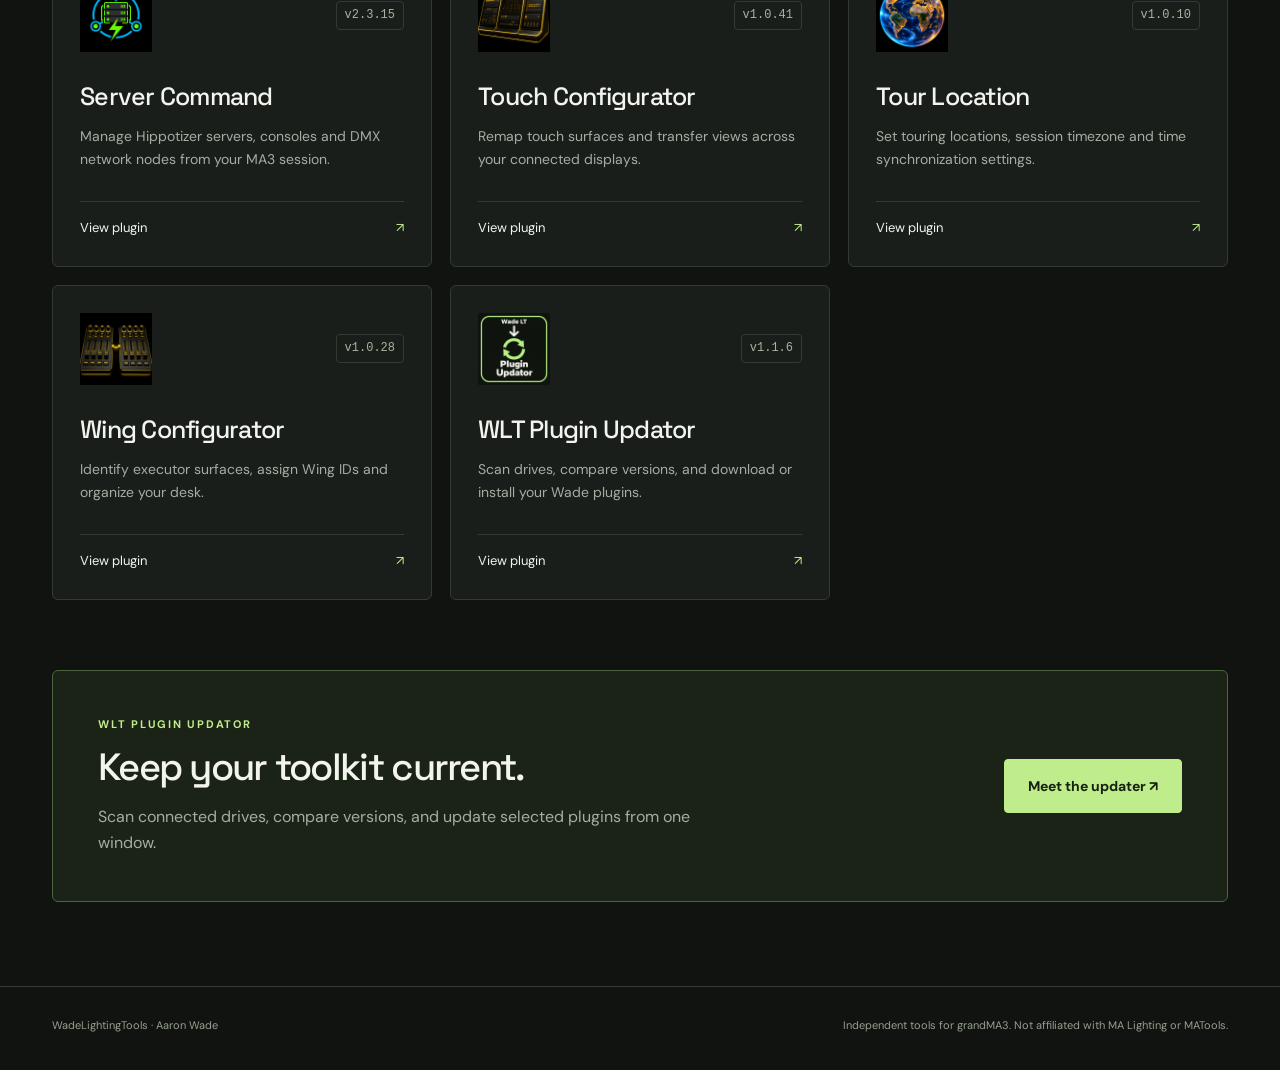
==== commit cc34581b: "List updater 1.1.6 as the current containment release" ====
--- a/docs/index.html
+++ b/docs/index.html
@@ -3,5 +3,5 @@
 <link rel="icon" href="assets/mark.svg" type="image/svg+xml"><link rel="stylesheet" href="assets/site.css"></head><body>
 <header><a class="brand" href="index.html"><img src="assets/mark.svg" alt=""><span>WADE<span class="muted">LIGHTING</span>TOOLS</span></a><nav><a href="index.html#plugins">Plugins</a><a href="WadePluginUpdater/">Updater</a><a href="https://github.com/tmoose95/WadeLightingTools">GitHub ↗</a></nav></header>
 <main><section class="hero"><div><p class="eyebrow"><span class="dot"></span> TOOLS FOR THE PROGRAMMER</p><h1>Less setup.<br><span>More show.</span></h1><p class="lede">A growing collection of grandMA3 plugins by Aaron Wade. Find the current revision, download it, and get back to programming.</p><div class="actions"><a class="primary" href="#plugins">Explore plugins <span>↓</span></a><a class="secondary" href="WadePluginUpdater/">Get the updater ↗</a></div></div><div class="console-art" aria-hidden="true"><div class="art-label">WADE / LIGHTING TOOLS <span>01 — 11</span></div><div class="art-screen"><span>WLT</span><i></i><i></i><i></i><i></i></div><div class="art-faders"><i></i><i></i><i></i><i></i><i></i><i></i></div><div class="art-foot">BUILT AROUND YOUR WORKFLOW</div></div></section>
-<section id="plugins"><div class="section-head"><div><p class="eyebrow">THE COLLECTION</p><h2>Your tools. One place.</h2></div><p>11 plugins · Versioned downloads</p></div><div class="catalog"><a class="plugin" href="APIInfo/"><div class="plugin-top"><span class="fallback">AP</span><span class="revision">v1.0.3</span></div><h3>API Info</h3><p>Export grandMA3 API information for plugin development and troubleshooting.</p><span class="arrow">View plugin <span>↗</span></span></a><a class="plugin" href="AttributeClone/"><div class="plugin-top"><img src="assets/AttributeClone.png" alt=""><span class="revision">v1.2.1</span></div><h3>Attribute Clone</h3><p>Clone selected fixture attributes with separate source and destination lists.</p><span class="arrow">View plugin <span>↗</span></span></a><a class="plugin" href="AutoColorPicker/"><div class="plugin-top"><img src="assets/AutoColorPicker.png" alt=""><span class="revision">v5.0.3.0</span></div><h3>Auto Color Picker</h3><p>Build a color picker from your Groups and Color presets in the current DataPool.</p><span class="arrow">View plugin <span>↗</span></span></a><a class="plugin" href="CueBeacon/"><div class="plugin-top"><span class="fallback">CU</span><span class="revision">v1.0.0.0</span></div><h3>Cue Beacon</h3><p>Create cue-driven executor beacons with configurable start and stop cues.</p><span class="arrow">View plugin <span>↗</span></span></a><a class="plugin" href="HippoRemote/"><div class="plugin-top"><img src="assets/HippoRemote.png" alt=""><span class="revision">v1.3.0</span></div><h3>Hippo Remote</h3><p>Server Command&#x27;s Hippo-only interface for selecting and controlling Hippotizer servers.</p><span class="arrow">View plugin <span>↗</span></span></a><a class="plugin" href="MASearch/"><div class="plugin-top"><img src="assets/MASearch.png" alt=""><span class="revision">v0.3.9</span></div><h3>MA Search</h3><p>Find DataPool objects and navigate to them through a dedicated search window.</p><span class="arrow">View plugin <span>↗</span></span></a><a class="plugin" href="ServerCommand/"><div class="plugin-top"><img src="assets/ServerCommand.png" alt=""><span class="revision">v2.3.15</span></div><h3>Server Command</h3><p>Manage Hippotizer servers, consoles and DMX network nodes from your MA3 session.</p><span class="arrow">View plugin <span>↗</span></span></a><a class="plugin" href="TouchConfigurator/"><div class="plugin-top"><img src="assets/TouchConfigurator.png" alt=""><span class="revision">v1.0.41</span></div><h3>Touch Configurator</h3><p>Remap touch surfaces and transfer views across your connected displays.</p><span class="arrow">View plugin <span>↗</span></span></a><a class="plugin" href="TourLocation/"><div class="plugin-top"><img src="assets/TourLocation.png" alt=""><span class="revision">v1.0.10</span></div><h3>Tour Location</h3><p>Set touring locations, session timezone and time synchronization settings.</p><span class="arrow">View plugin <span>↗</span></span></a><a class="plugin" href="WingConfigurator/"><div class="plugin-top"><img src="assets/WingConfigurator.png" alt=""><span class="revision">v1.0.28</span></div><h3>Wing Configurator</h3><p>Identify executor surfaces, assign Wing IDs and organize your desk.</p><span class="arrow">View plugin <span>↗</span></span></a><a class="plugin" href="WadePluginUpdater/"><div class="plugin-top"><img src="assets/WadePluginUpdater.png?v=1.1.5" alt=""><span class="revision">v1.1.5</span></div><h3>WLT Plugin Updator</h3><p>Scan drives, compare versions, and download or install your Wade plugins.</p><span class="arrow">View plugin <span>↗</span></span></a></div></section>
+<section id="plugins"><div class="section-head"><div><p class="eyebrow">THE COLLECTION</p><h2>Your tools. One place.</h2></div><p>11 plugins · Versioned downloads</p></div><div class="catalog"><a class="plugin" href="APIInfo/"><div class="plugin-top"><span class="fallback">AP</span><span class="revision">v1.0.3</span></div><h3>API Info</h3><p>Export grandMA3 API information for plugin development and troubleshooting.</p><span class="arrow">View plugin <span>↗</span></span></a><a class="plugin" href="AttributeClone/"><div class="plugin-top"><img src="assets/AttributeClone.png" alt=""><span class="revision">v1.2.1</span></div><h3>Attribute Clone</h3><p>Clone selected fixture attributes with separate source and destination lists.</p><span class="arrow">View plugin <span>↗</span></span></a><a class="plugin" href="AutoColorPicker/"><div class="plugin-top"><img src="assets/AutoColorPicker.png" alt=""><span class="revision">v5.0.3.0</span></div><h3>Auto Color Picker</h3><p>Build a color picker from your Groups and Color presets in the current DataPool.</p><span class="arrow">View plugin <span>↗</span></span></a><a class="plugin" href="CueBeacon/"><div class="plugin-top"><span class="fallback">CU</span><span class="revision">v1.0.0.0</span></div><h3>Cue Beacon</h3><p>Create cue-driven executor beacons with configurable start and stop cues.</p><span class="arrow">View plugin <span>↗</span></span></a><a class="plugin" href="HippoRemote/"><div class="plugin-top"><img src="assets/HippoRemote.png" alt=""><span class="revision">v1.3.0</span></div><h3>Hippo Remote</h3><p>Server Command&#x27;s Hippo-only interface for selecting and controlling Hippotizer servers.</p><span class="arrow">View plugin <span>↗</span></span></a><a class="plugin" href="MASearch/"><div class="plugin-top"><img src="assets/MASearch.png" alt=""><span class="revision">v0.3.9</span></div><h3>MA Search</h3><p>Find DataPool objects and navigate to them through a dedicated search window.</p><span class="arrow">View plugin <span>↗</span></span></a><a class="plugin" href="ServerCommand/"><div class="plugin-top"><img src="assets/ServerCommand.png" alt=""><span class="revision">v2.3.15</span></div><h3>Server Command</h3><p>Manage Hippotizer servers, consoles and DMX network nodes from your MA3 session.</p><span class="arrow">View plugin <span>↗</span></span></a><a class="plugin" href="TouchConfigurator/"><div class="plugin-top"><img src="assets/TouchConfigurator.png" alt=""><span class="revision">v1.0.41</span></div><h3>Touch Configurator</h3><p>Remap touch surfaces and transfer views across your connected displays.</p><span class="arrow">View plugin <span>↗</span></span></a><a class="plugin" href="TourLocation/"><div class="plugin-top"><img src="assets/TourLocation.png" alt=""><span class="revision">v1.0.10</span></div><h3>Tour Location</h3><p>Set touring locations, session timezone and time synchronization settings.</p><span class="arrow">View plugin <span>↗</span></span></a><a class="plugin" href="WingConfigurator/"><div class="plugin-top"><img src="assets/WingConfigurator.png" alt=""><span class="revision">v1.0.28</span></div><h3>Wing Configurator</h3><p>Identify executor surfaces, assign Wing IDs and organize your desk.</p><span class="arrow">View plugin <span>↗</span></span></a><a class="plugin" href="WadePluginUpdater/"><div class="plugin-top"><img src="assets/WadePluginUpdater.png?v=1.1.6" alt=""><span class="revision">v1.1.6</span></div><h3>WLT Plugin Updator</h3><p>Scan drives, compare versions, and download or install your Wade plugins.</p><span class="arrow">View plugin <span>↗</span></span></a></div></section>
 <section class="updater-banner"><div><p class="eyebrow">WLT PLUGIN UPDATOR</p><h2>Keep your toolkit current.</h2><p>Scan connected drives, compare versions, and update selected plugins from one window.</p></div><a class="primary" href="WadePluginUpdater/">Meet the updater ↗</a></section></main><footer><span>WadeLightingTools · Aaron Wade</span><span>Independent tools for grandMA3. Not affiliated with MA Lighting or MATools.</span></footer></body></html>
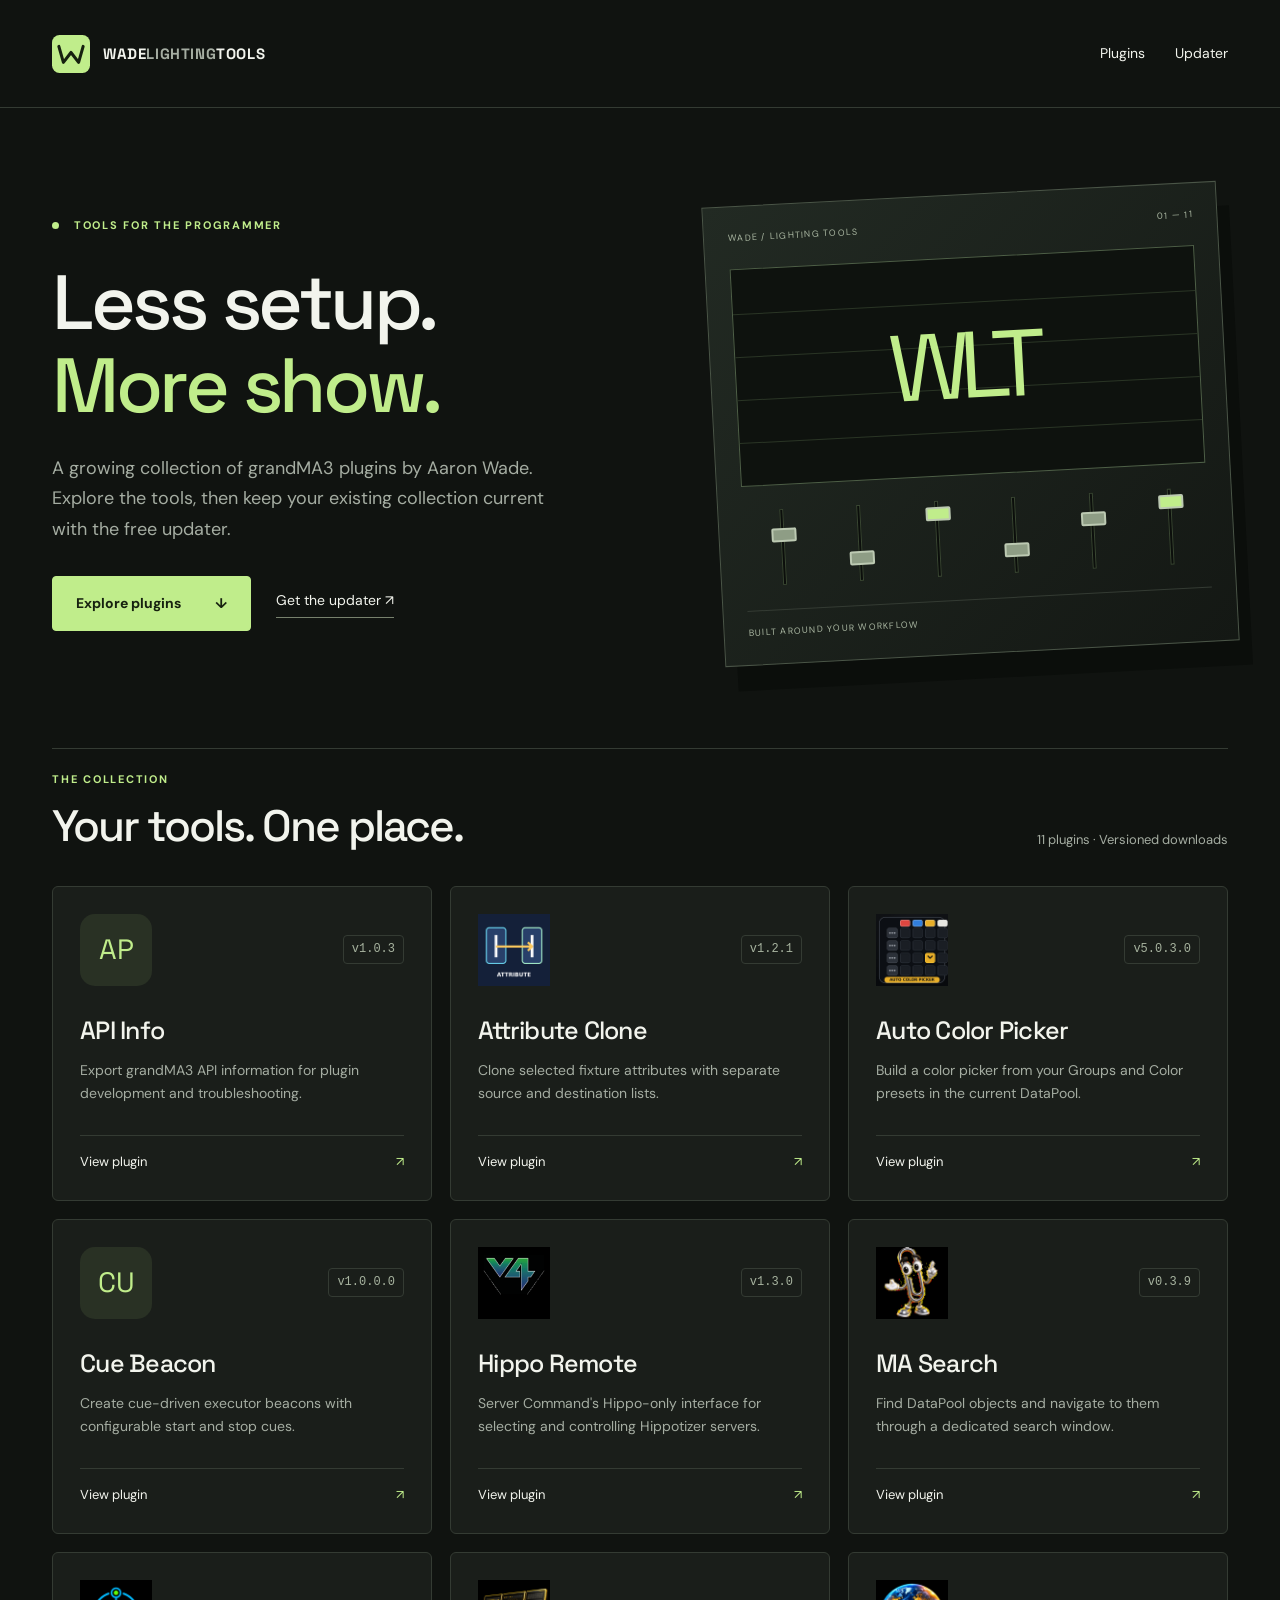
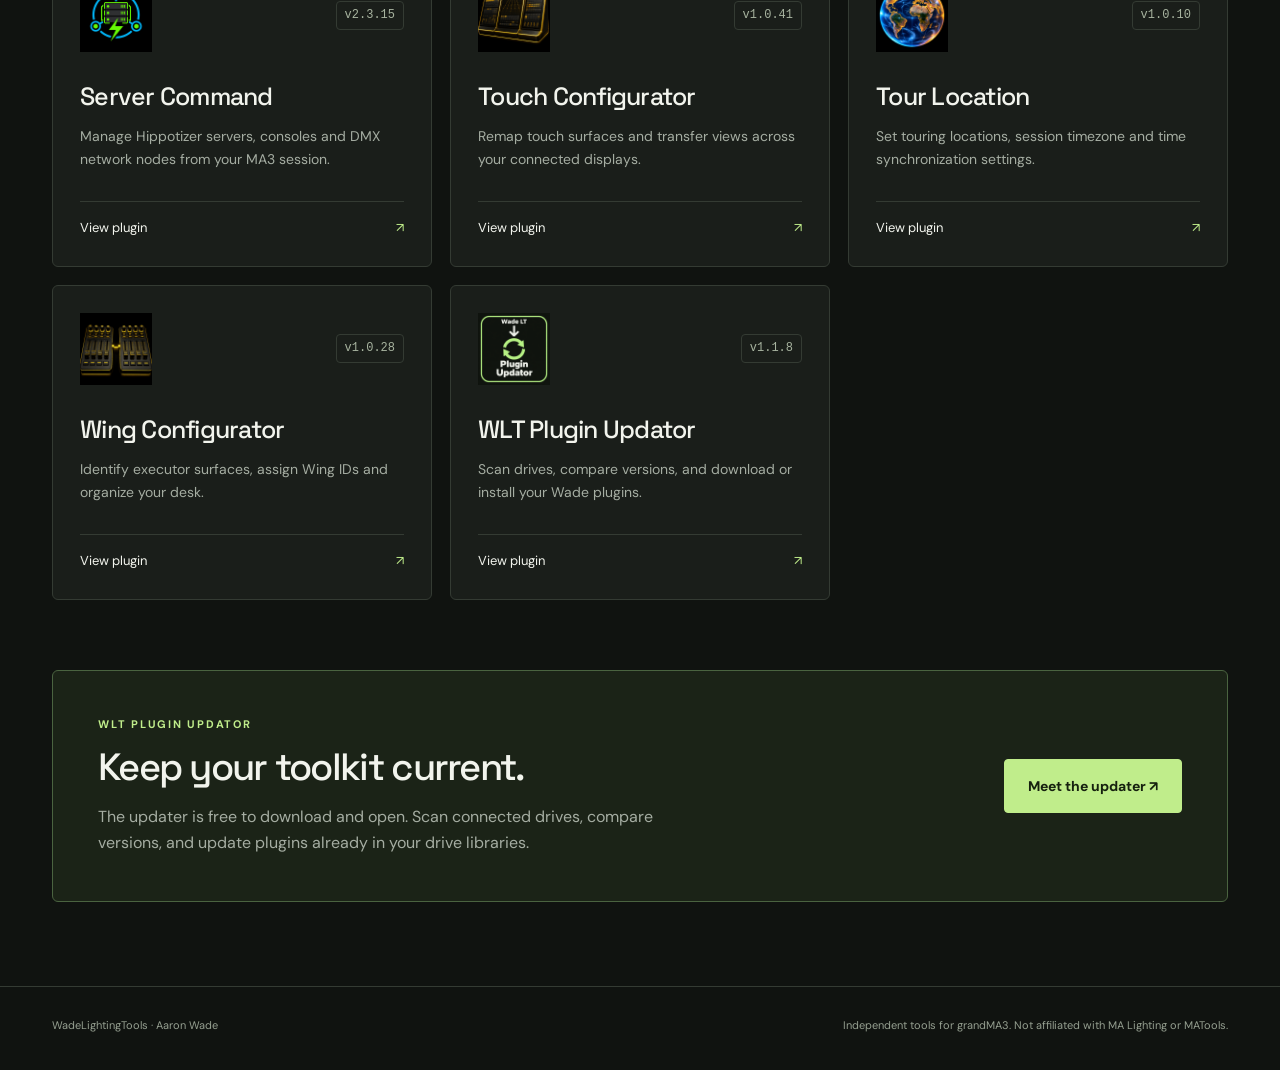
==== commit 3b2673dd: "List free updater 1.1.8 and preserve product-page URLs" ====
--- a/docs/index.html
+++ b/docs/index.html
@@ -1,7 +1,7 @@
 <!doctype html><html lang="en"><head><meta charset="utf-8"><meta name="viewport" content="width=device-width,initial-scale=1">
 <title>grandMA3 plugins · WadeLightingTools</title><meta name="description" content="grandMA3 plugins by Aaron Wade. Plugin downloads, installation instructions and release information.">
 <link rel="icon" href="assets/mark.svg" type="image/svg+xml"><link rel="stylesheet" href="assets/site.css"></head><body>
-<header><a class="brand" href="index.html"><img src="assets/mark.svg" alt=""><span>WADE<span class="muted">LIGHTING</span>TOOLS</span></a><nav><a href="index.html#plugins">Plugins</a><a href="WadePluginUpdater/">Updater</a><a href="https://github.com/tmoose95/WadeLightingTools">GitHub ↗</a></nav></header>
-<main><section class="hero"><div><p class="eyebrow"><span class="dot"></span> TOOLS FOR THE PROGRAMMER</p><h1>Less setup.<br><span>More show.</span></h1><p class="lede">A growing collection of grandMA3 plugins by Aaron Wade. Find the current revision, download it, and get back to programming.</p><div class="actions"><a class="primary" href="#plugins">Explore plugins <span>↓</span></a><a class="secondary" href="WadePluginUpdater/">Get the updater ↗</a></div></div><div class="console-art" aria-hidden="true"><div class="art-label">WADE / LIGHTING TOOLS <span>01 — 11</span></div><div class="art-screen"><span>WLT</span><i></i><i></i><i></i><i></i></div><div class="art-faders"><i></i><i></i><i></i><i></i><i></i><i></i></div><div class="art-foot">BUILT AROUND YOUR WORKFLOW</div></div></section>
-<section id="plugins"><div class="section-head"><div><p class="eyebrow">THE COLLECTION</p><h2>Your tools. One place.</h2></div><p>11 plugins · Versioned downloads</p></div><div class="catalog"><a class="plugin" href="APIInfo/"><div class="plugin-top"><span class="fallback">AP</span><span class="revision">v1.0.3</span></div><h3>API Info</h3><p>Export grandMA3 API information for plugin development and troubleshooting.</p><span class="arrow">View plugin <span>↗</span></span></a><a class="plugin" href="AttributeClone/"><div class="plugin-top"><img src="assets/AttributeClone.png" alt=""><span class="revision">v1.2.1</span></div><h3>Attribute Clone</h3><p>Clone selected fixture attributes with separate source and destination lists.</p><span class="arrow">View plugin <span>↗</span></span></a><a class="plugin" href="AutoColorPicker/"><div class="plugin-top"><img src="assets/AutoColorPicker.png" alt=""><span class="revision">v5.0.3.0</span></div><h3>Auto Color Picker</h3><p>Build a color picker from your Groups and Color presets in the current DataPool.</p><span class="arrow">View plugin <span>↗</span></span></a><a class="plugin" href="CueBeacon/"><div class="plugin-top"><span class="fallback">CU</span><span class="revision">v1.0.0.0</span></div><h3>Cue Beacon</h3><p>Create cue-driven executor beacons with configurable start and stop cues.</p><span class="arrow">View plugin <span>↗</span></span></a><a class="plugin" href="HippoRemote/"><div class="plugin-top"><img src="assets/HippoRemote.png" alt=""><span class="revision">v1.3.0</span></div><h3>Hippo Remote</h3><p>Server Command&#x27;s Hippo-only interface for selecting and controlling Hippotizer servers.</p><span class="arrow">View plugin <span>↗</span></span></a><a class="plugin" href="MASearch/"><div class="plugin-top"><img src="assets/MASearch.png" alt=""><span class="revision">v0.3.9</span></div><h3>MA Search</h3><p>Find DataPool objects and navigate to them through a dedicated search window.</p><span class="arrow">View plugin <span>↗</span></span></a><a class="plugin" href="ServerCommand/"><div class="plugin-top"><img src="assets/ServerCommand.png" alt=""><span class="revision">v2.3.15</span></div><h3>Server Command</h3><p>Manage Hippotizer servers, consoles and DMX network nodes from your MA3 session.</p><span class="arrow">View plugin <span>↗</span></span></a><a class="plugin" href="TouchConfigurator/"><div class="plugin-top"><img src="assets/TouchConfigurator.png" alt=""><span class="revision">v1.0.41</span></div><h3>Touch Configurator</h3><p>Remap touch surfaces and transfer views across your connected displays.</p><span class="arrow">View plugin <span>↗</span></span></a><a class="plugin" href="TourLocation/"><div class="plugin-top"><img src="assets/TourLocation.png" alt=""><span class="revision">v1.0.10</span></div><h3>Tour Location</h3><p>Set touring locations, session timezone and time synchronization settings.</p><span class="arrow">View plugin <span>↗</span></span></a><a class="plugin" href="WingConfigurator/"><div class="plugin-top"><img src="assets/WingConfigurator.png" alt=""><span class="revision">v1.0.28</span></div><h3>Wing Configurator</h3><p>Identify executor surfaces, assign Wing IDs and organize your desk.</p><span class="arrow">View plugin <span>↗</span></span></a><a class="plugin" href="WadePluginUpdater/"><div class="plugin-top"><img src="assets/WadePluginUpdater.png?v=1.1.6" alt=""><span class="revision">v1.1.6</span></div><h3>WLT Plugin Updator</h3><p>Scan drives, compare versions, and download or install your Wade plugins.</p><span class="arrow">View plugin <span>↗</span></span></a></div></section>
-<section class="updater-banner"><div><p class="eyebrow">WLT PLUGIN UPDATOR</p><h2>Keep your toolkit current.</h2><p>Scan connected drives, compare versions, and update selected plugins from one window.</p></div><a class="primary" href="WadePluginUpdater/">Meet the updater ↗</a></section></main><footer><span>WadeLightingTools · Aaron Wade</span><span>Independent tools for grandMA3. Not affiliated with MA Lighting or MATools.</span></footer></body></html>
+<header><a class="brand" href="index.html"><img src="assets/mark.svg" alt=""><span>WADE<span class="muted">LIGHTING</span>TOOLS</span></a><nav><a href="index.html#plugins">Plugins</a><a href="WadePluginUpdater/">Updater</a></nav></header>
+<main><section class="hero"><div><p class="eyebrow"><span class="dot"></span> TOOLS FOR THE PROGRAMMER</p><h1>Less setup.<br><span>More show.</span></h1><p class="lede">A growing collection of grandMA3 plugins by Aaron Wade. Explore the tools, then keep your existing collection current with the free updater.</p><div class="actions"><a class="primary" href="#plugins">Explore plugins <span>↓</span></a><a class="secondary" href="WadePluginUpdater/">Get the updater ↗</a></div></div><div class="console-art" aria-hidden="true"><div class="art-label">WADE / LIGHTING TOOLS <span>01 — 11</span></div><div class="art-screen"><span>WLT</span><i></i><i></i><i></i><i></i></div><div class="art-faders"><i></i><i></i><i></i><i></i><i></i><i></i></div><div class="art-foot">BUILT AROUND YOUR WORKFLOW</div></div></section>
+<section id="plugins"><div class="section-head"><div><p class="eyebrow">THE COLLECTION</p><h2>Your tools. One place.</h2></div><p>11 plugins · Versioned downloads</p></div><div class="catalog"><a class="plugin" href="APIInfo/"><div class="plugin-top"><span class="fallback">AP</span><span class="revision">v1.0.3</span></div><h3>API Info</h3><p>Export grandMA3 API information for plugin development and troubleshooting.</p><span class="arrow">View plugin <span>↗</span></span></a><a class="plugin" href="AttributeClone/"><div class="plugin-top"><img src="assets/AttributeClone.png" alt=""><span class="revision">v1.2.1</span></div><h3>Attribute Clone</h3><p>Clone selected fixture attributes with separate source and destination lists.</p><span class="arrow">View plugin <span>↗</span></span></a><a class="plugin" href="AutoColorPicker/"><div class="plugin-top"><img src="assets/AutoColorPicker.png" alt=""><span class="revision">v5.0.3.0</span></div><h3>Auto Color Picker</h3><p>Build a color picker from your Groups and Color presets in the current DataPool.</p><span class="arrow">View plugin <span>↗</span></span></a><a class="plugin" href="CueBeacon/"><div class="plugin-top"><span class="fallback">CU</span><span class="revision">v1.0.0.0</span></div><h3>Cue Beacon</h3><p>Create cue-driven executor beacons with configurable start and stop cues.</p><span class="arrow">View plugin <span>↗</span></span></a><a class="plugin" href="HippoRemote/"><div class="plugin-top"><img src="assets/HippoRemote.png" alt=""><span class="revision">v1.3.0</span></div><h3>Hippo Remote</h3><p>Server Command&#x27;s Hippo-only interface for selecting and controlling Hippotizer servers.</p><span class="arrow">View plugin <span>↗</span></span></a><a class="plugin" href="MASearch/"><div class="plugin-top"><img src="assets/MASearch.png" alt=""><span class="revision">v0.3.9</span></div><h3>MA Search</h3><p>Find DataPool objects and navigate to them through a dedicated search window.</p><span class="arrow">View plugin <span>↗</span></span></a><a class="plugin" href="ServerCommand/"><div class="plugin-top"><img src="assets/ServerCommand.png" alt=""><span class="revision">v2.3.15</span></div><h3>Server Command</h3><p>Manage Hippotizer servers, consoles and DMX network nodes from your MA3 session.</p><span class="arrow">View plugin <span>↗</span></span></a><a class="plugin" href="TouchConfigurator/"><div class="plugin-top"><img src="assets/TouchConfigurator.png" alt=""><span class="revision">v1.0.41</span></div><h3>Touch Configurator</h3><p>Remap touch surfaces and transfer views across your connected displays.</p><span class="arrow">View plugin <span>↗</span></span></a><a class="plugin" href="TourLocation/"><div class="plugin-top"><img src="assets/TourLocation.png" alt=""><span class="revision">v1.0.10</span></div><h3>Tour Location</h3><p>Set touring locations, session timezone and time synchronization settings.</p><span class="arrow">View plugin <span>↗</span></span></a><a class="plugin" href="WingConfigurator/"><div class="plugin-top"><img src="assets/WingConfigurator.png" alt=""><span class="revision">v1.0.28</span></div><h3>Wing Configurator</h3><p>Identify executor surfaces, assign Wing IDs and organize your desk.</p><span class="arrow">View plugin <span>↗</span></span></a><a class="plugin" href="WadePluginUpdater/"><div class="plugin-top"><img src="assets/WadePluginUpdater.png?v=1.1.8" alt=""><span class="revision">v1.1.8</span></div><h3>WLT Plugin Updator</h3><p>Scan drives, compare versions, and download or install your Wade plugins.</p><span class="arrow">View plugin <span>↗</span></span></a></div></section>
+<section class="updater-banner"><div><p class="eyebrow">WLT PLUGIN UPDATOR</p><h2>Keep your toolkit current.</h2><p>The updater is free to download and open. Scan connected drives, compare versions, and update plugins already in your drive libraries.</p></div><a class="primary" href="WadePluginUpdater/">Meet the updater ↗</a></section></main><footer><span>WadeLightingTools · Aaron Wade</span><span>Independent tools for grandMA3. Not affiliated with MA Lighting or MATools.</span></footer></body></html>
